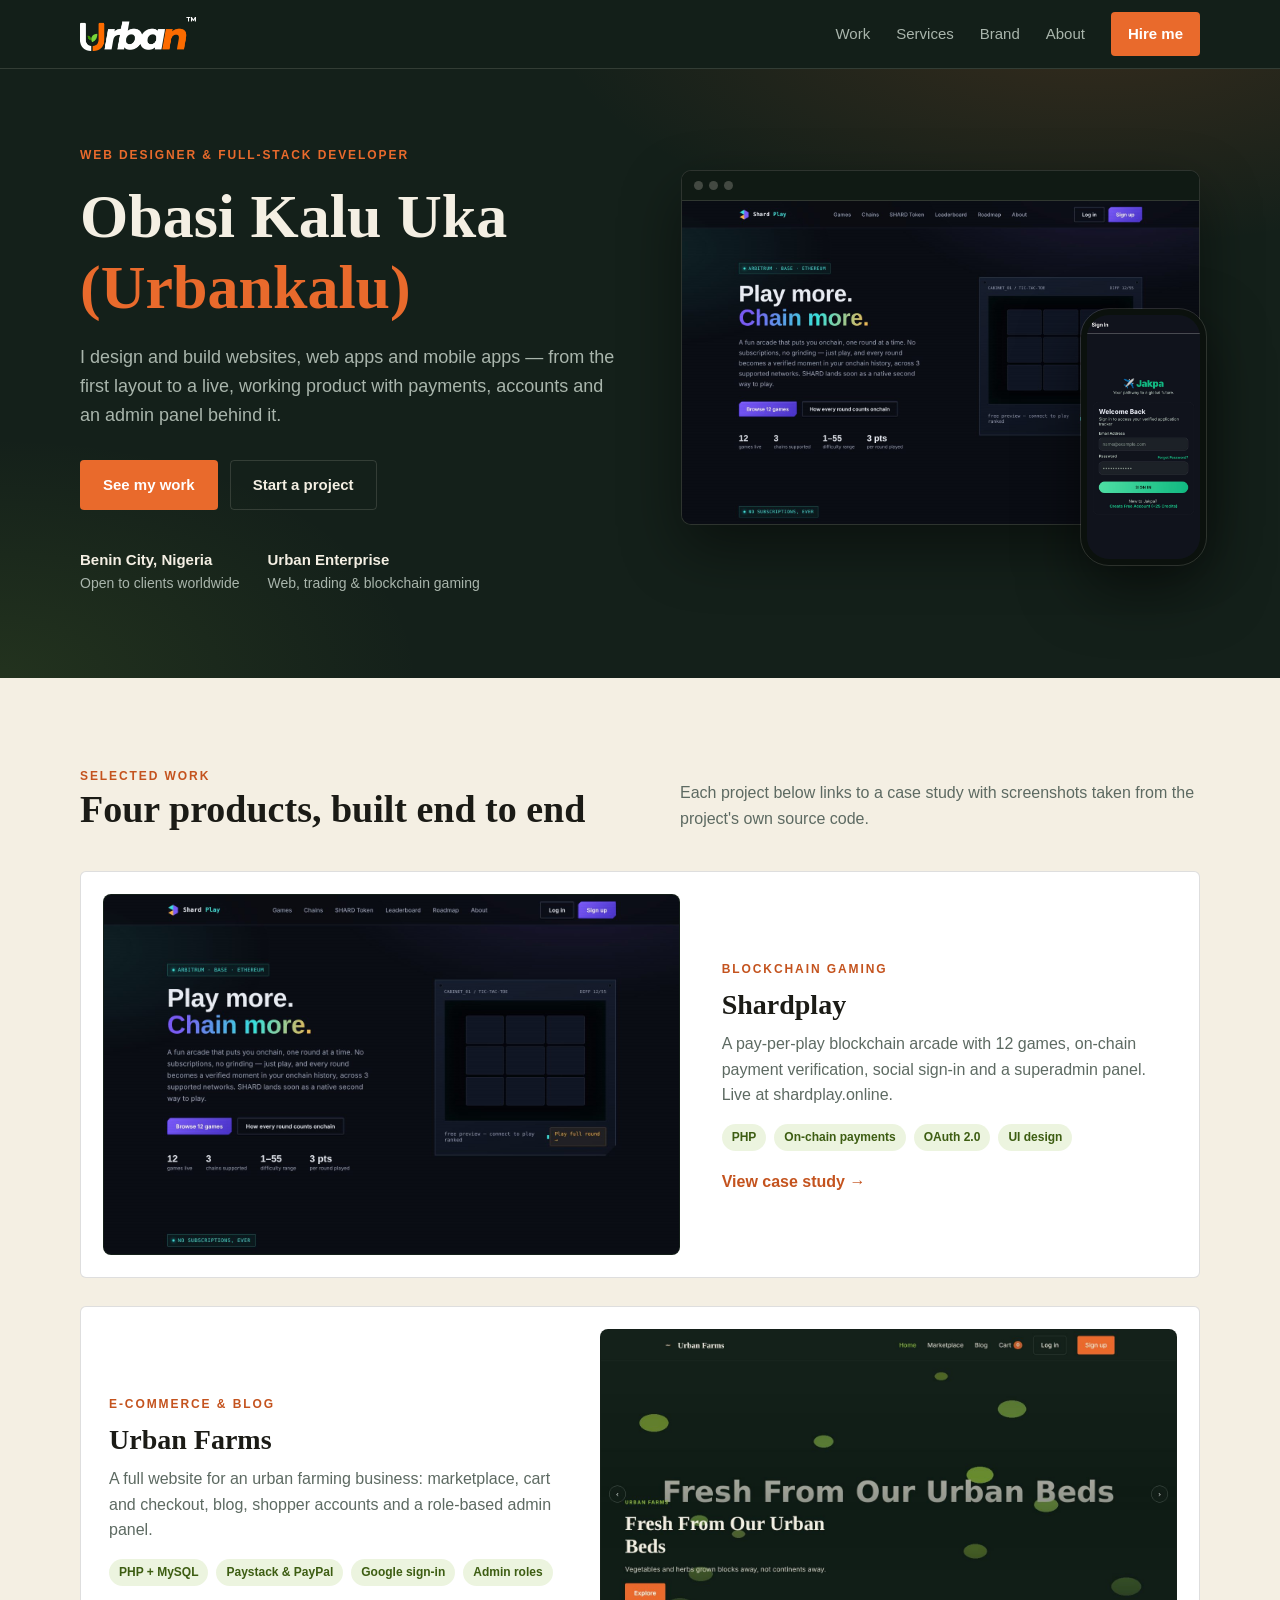
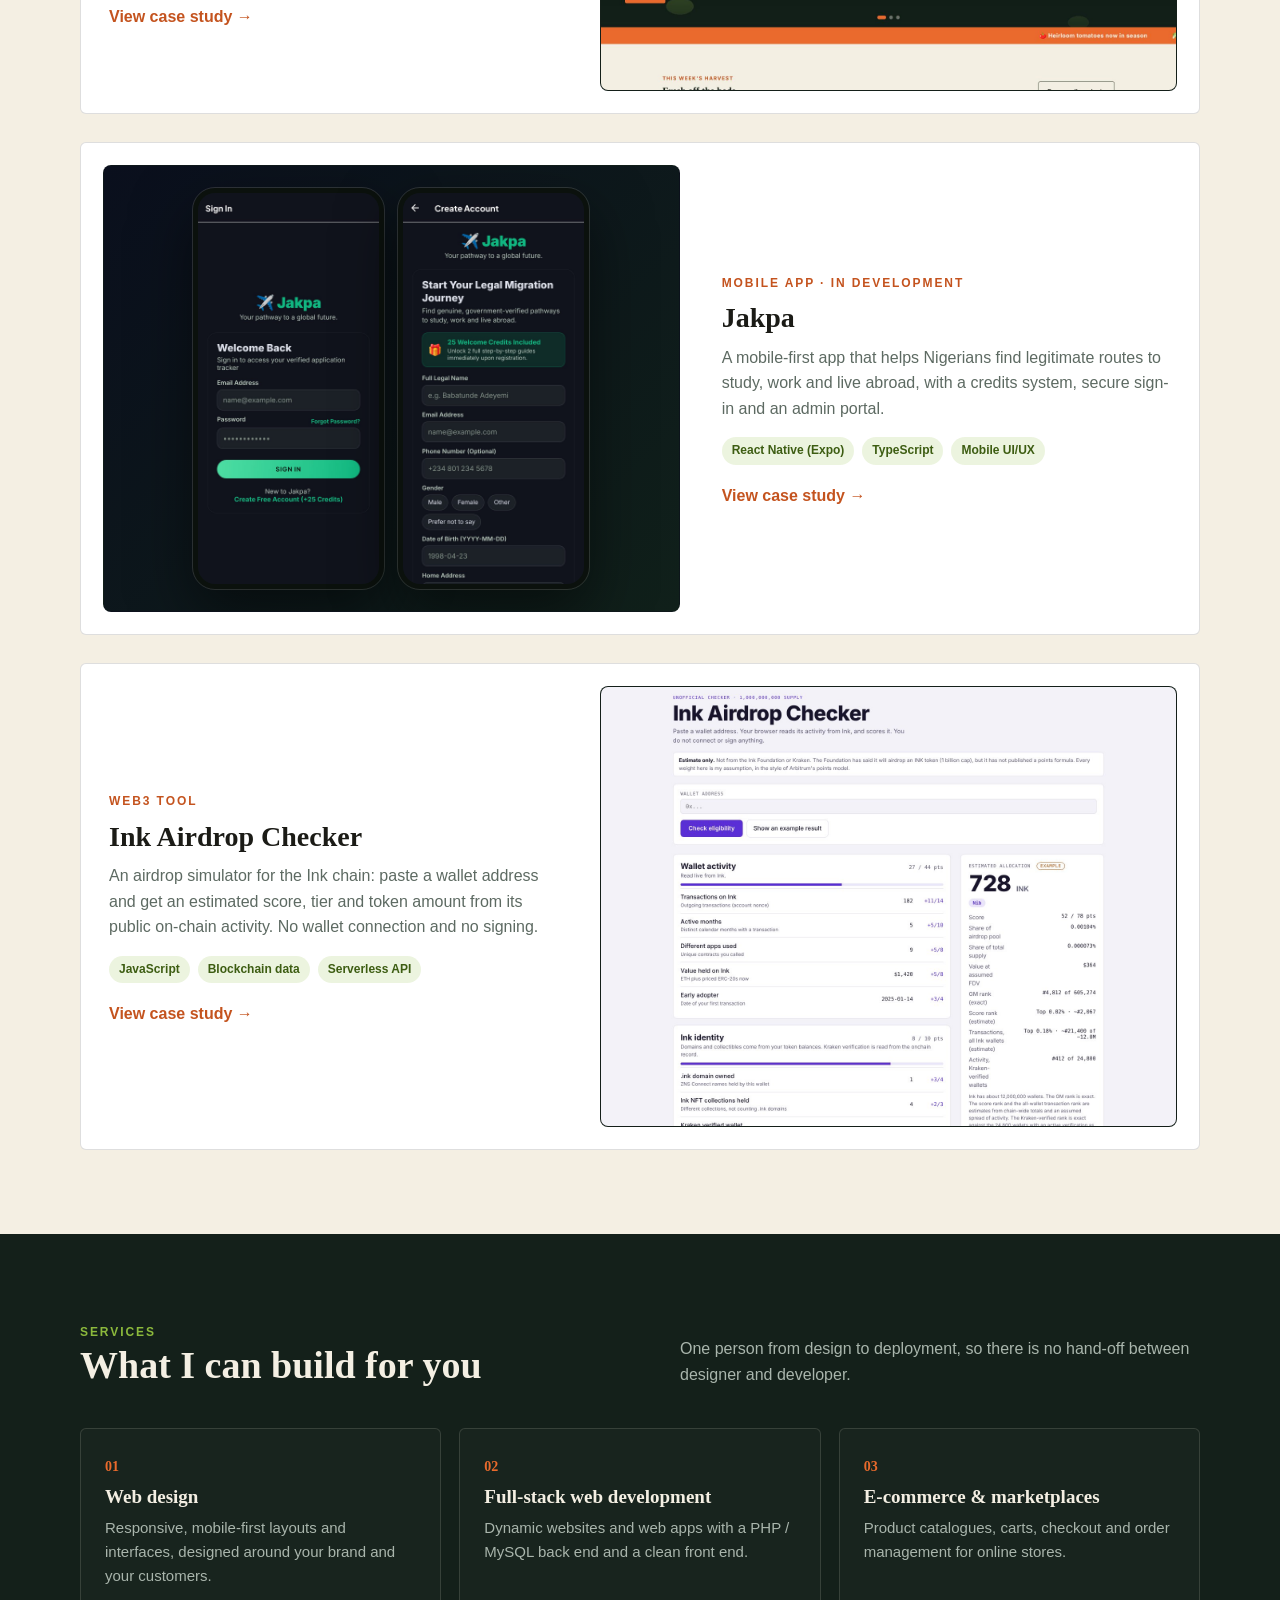
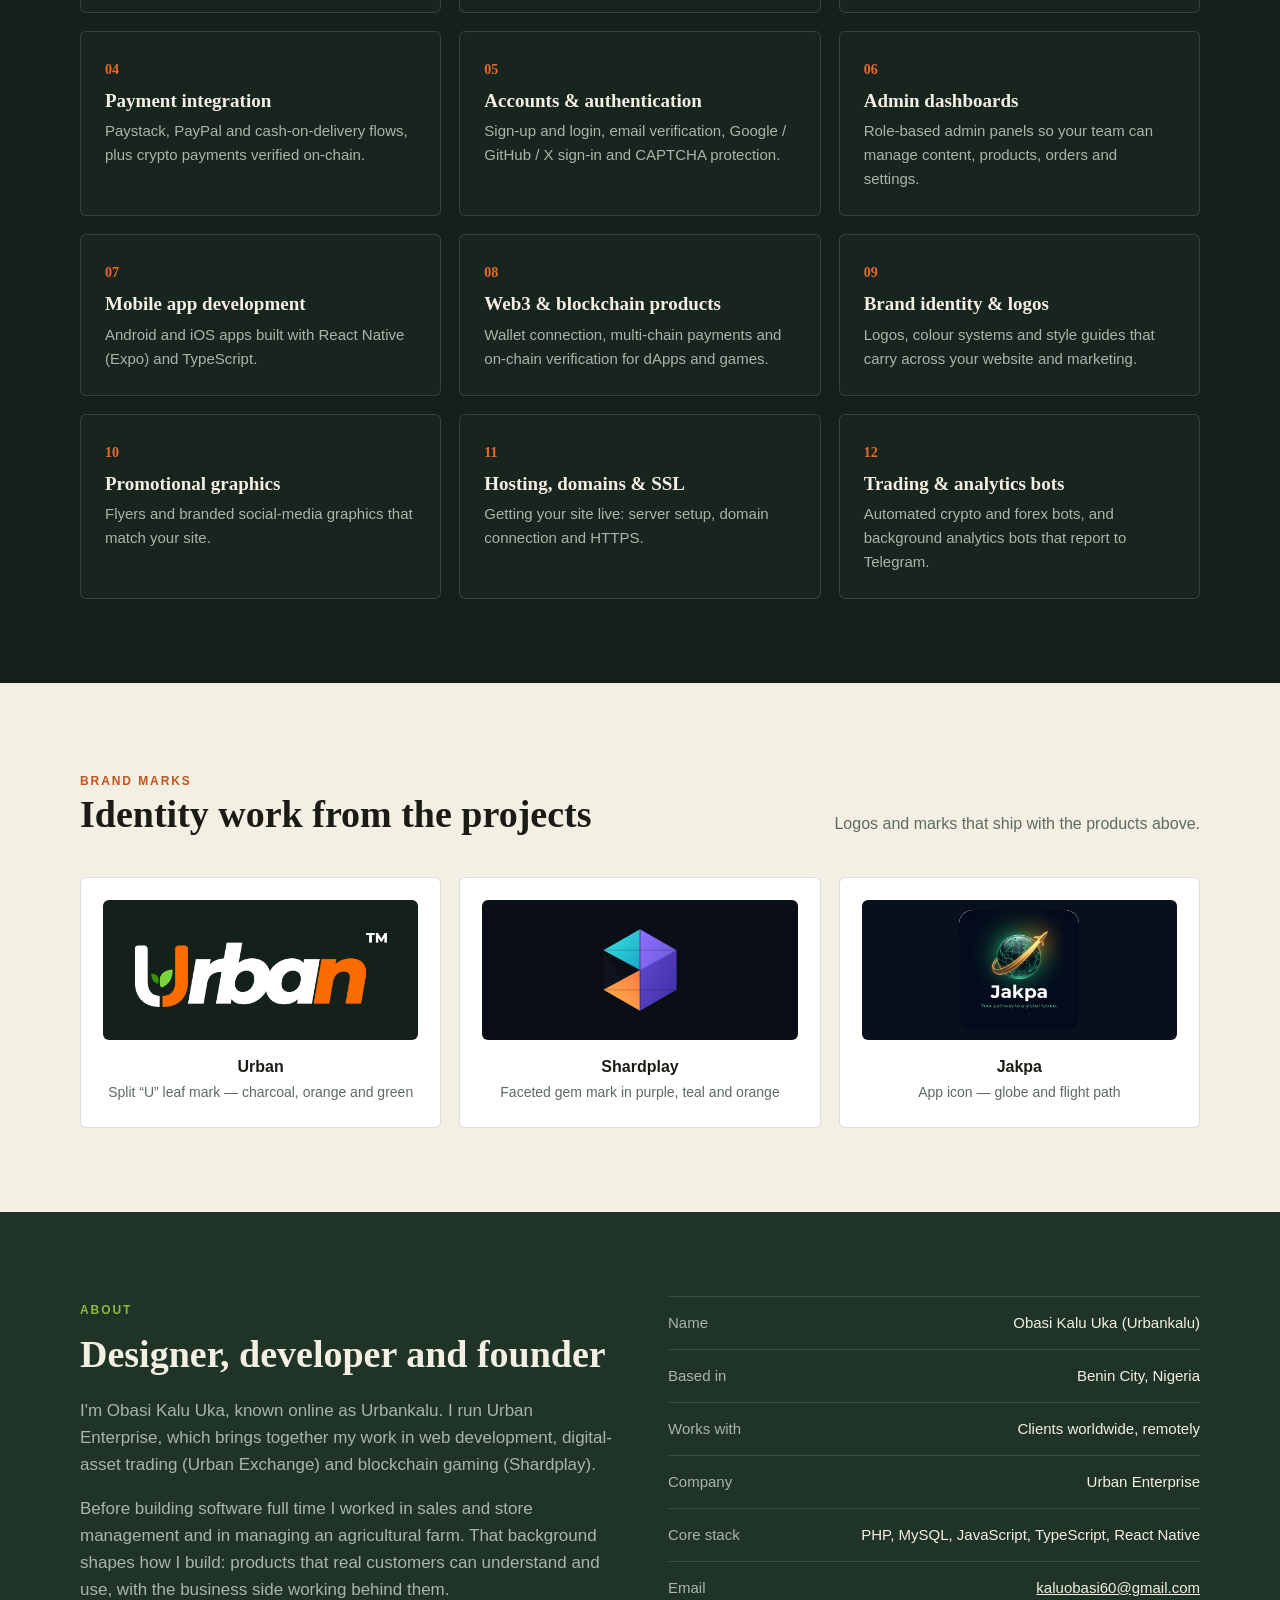
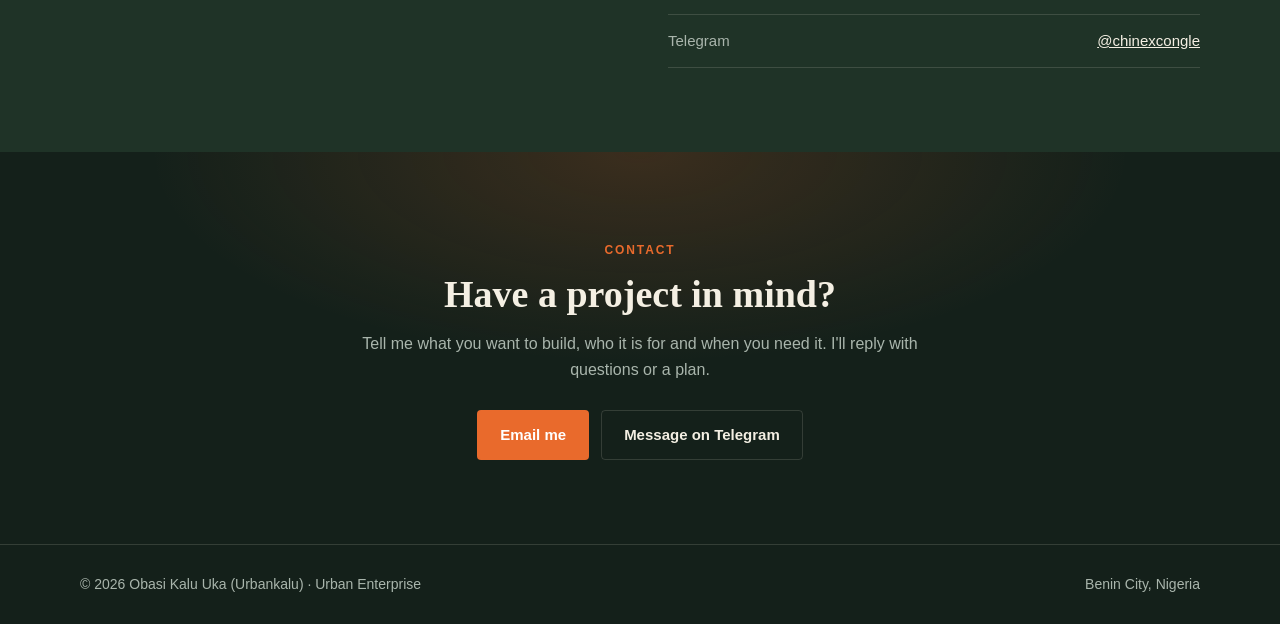
==== index.html @ 012ede3b "Add portfolio site Co-Authored-By: Claude Sonnet 5.5 <noreply@anthropic.com> Claude-Session: https:/" ====
<!doctype html>
<html lang="en">
<head>
<meta charset="utf-8">
<meta name="viewport" content="width=device-width, initial-scale=1">
<title>Obasi Kalu Uka (Urbankalu) — Web Designer &amp; Developer</title>
<meta name="description" content="Obasi Kalu Uka (Urbankalu) is a web designer and full-stack developer in Benin City, Nigeria, working with clients worldwide. Websites, web apps, mobile apps, branding and blockchain products.">
<meta name="theme-color" content="#14201a">
<link rel="icon" href="assets/img/urban-logo.png">
<link rel="stylesheet" href="assets/style.css">
</head>
<body>

<header class="site-header">
  <div class="wrap nav">
    <a class="brand" href="#top" aria-label="Urban — home"><img src="assets/img/urban-logo.png" alt="Urban"></a>
    <button class="menu-btn" aria-label="Menu">Menu</button>
    <ul>
      <li><a href="#work">Work</a></li>
      <li><a href="#services">Services</a></li>
      <li><a href="#brand">Brand</a></li>
      <li><a href="#about">About</a></li>
      <li><a class="btn btn-solid btn-sm" href="#contact" style="color:#fff">Hire me</a></li>
    </ul>
  </div>
</header>

<main id="top">

<!-- HERO -->
<section class="hero">
  <div class="wrap hero-grid">
    <div>
      <span class="eyebrow">Web designer &amp; full-stack developer</span>
      <h1>Obasi Kalu Uka <em>(Urbankalu)</em></h1>
      <p class="lead">I design and build websites, web apps and mobile apps &mdash; from the first layout to a live, working product with payments, accounts and an admin panel behind it.</p>
      <div class="cta">
        <a class="btn btn-solid" href="#work">See my work</a>
        <a class="btn btn-ghost" href="#contact">Start a project</a>
      </div>
      <div class="hero-meta">
        <div><strong>Benin City, Nigeria</strong>Open to clients worldwide</div>
        <div><strong>Urban Enterprise</strong>Web, trading &amp; blockchain gaming</div>
      </div>
    </div>
    <div class="hero-art">
      <div class="frame">
        <div class="bar"><i></i><i></i><i></i></div>
        <img src="assets/img/sp-home.jpg" alt="Shardplay home page" width="1440" height="900">
      </div>
      <div class="phone"><img src="assets/img/jk-1.jpg" alt="Jakpa sign-in screen" width="780" height="1688"></div>
    </div>
  </div>
</section>

<!-- WORK -->
<section id="work" class="light">
  <div class="wrap">
    <div class="section-head">
      <div>
        <span class="eyebrow">Selected work</span>
        <h2>Four products, built end to end</h2>
      </div>
      <p>Each project below links to a case study with screenshots taken from the project's own source code.</p>
    </div>

    <div class="projects">
      <a class="project" href="projects/shardplay.html">
        <div class="shot"><img src="assets/img/sp-home.jpg" alt="Shardplay home page" loading="lazy"></div>
        <div class="body">
          <span class="eyebrow">Blockchain gaming</span>
          <h3>Shardplay</h3>
          <p>A pay-per-play blockchain arcade with 12 games, on-chain payment verification, social sign-in and a superadmin panel. Live at shardplay.online.</p>
          <div class="tags"><span class="tag">PHP</span><span class="tag">On-chain payments</span><span class="tag">OAuth 2.0</span><span class="tag">UI design</span></div>
          <span class="arrow">View case study &rarr;</span>
        </div>
      </a>

      <a class="project" href="projects/urban-farms.html">
        <div class="shot"><img src="assets/img/uf-home.jpg" alt="Urban Farms home page" loading="lazy"></div>
        <div class="body">
          <span class="eyebrow">E-commerce &amp; blog</span>
          <h3>Urban Farms</h3>
          <p>A full website for an urban farming business: marketplace, cart and checkout, blog, shopper accounts and a role-based admin panel.</p>
          <div class="tags"><span class="tag">PHP + MySQL</span><span class="tag">Paystack &amp; PayPal</span><span class="tag">Google sign-in</span><span class="tag">Admin roles</span></div>
          <span class="arrow">View case study &rarr;</span>
        </div>
      </a>

      <a class="project" href="projects/jakpa.html">
        <div class="shot mobile">
          <div class="phone"><img src="assets/img/jk-1.jpg" alt="Jakpa sign-in screen" loading="lazy"></div>
          <div class="phone"><img src="assets/img/jk-2.jpg" alt="Jakpa create-account screen"></div>
        </div>
        <div class="body">
          <span class="eyebrow">Mobile app &middot; In development</span>
          <h3>Jakpa</h3>
          <p>A mobile-first app that helps Nigerians find legitimate routes to study, work and live abroad, with a credits system, secure sign-in and an admin portal.</p>
          <div class="tags"><span class="tag">React Native (Expo)</span><span class="tag">TypeScript</span><span class="tag">Mobile UI/UX</span></div>
          <span class="arrow">View case study &rarr;</span>
        </div>
      </a>

      <a class="project" href="projects/ink-airdrop-checker.html">
        <div class="shot"><img src="assets/img/ink-example.jpg" alt="Ink Airdrop Checker showing an example result" loading="lazy"></div>
        <div class="body">
          <span class="eyebrow">Web3 tool</span>
          <h3>Ink Airdrop Checker</h3>
          <p>An airdrop simulator for the Ink chain: paste a wallet address and get an estimated score, tier and token amount from its public on-chain activity. No wallet connection and no signing.</p>
          <div class="tags"><span class="tag">JavaScript</span><span class="tag">Blockchain data</span><span class="tag">Serverless API</span></div>
          <span class="arrow">View case study &rarr;</span>
        </div>
      </a>
    </div>
  </div>
</section>

<!-- SERVICES -->
<section id="services">
  <div class="wrap">
    <div class="section-head">
      <div>
        <span class="eyebrow green">Services</span>
        <h2>What I can build for you</h2>
      </div>
      <p>One person from design to deployment, so there is no hand-off between designer and developer.</p>
    </div>
    <div class="services">
      <div class="service"><span class="num">01</span><h3>Web design</h3><p>Responsive, mobile-first layouts and interfaces, designed around your brand and your customers.</p></div>
      <div class="service"><span class="num">02</span><h3>Full-stack web development</h3><p>Dynamic websites and web apps with a PHP / MySQL back end and a clean front end.</p></div>
      <div class="service"><span class="num">03</span><h3>E-commerce &amp; marketplaces</h3><p>Product catalogues, carts, checkout and order management for online stores.</p></div>
      <div class="service"><span class="num">04</span><h3>Payment integration</h3><p>Paystack, PayPal and cash-on-delivery flows, plus crypto payments verified on-chain.</p></div>
      <div class="service"><span class="num">05</span><h3>Accounts &amp; authentication</h3><p>Sign-up and login, email verification, Google / GitHub / X sign-in and CAPTCHA protection.</p></div>
      <div class="service"><span class="num">06</span><h3>Admin dashboards</h3><p>Role-based admin panels so your team can manage content, products, orders and settings.</p></div>
      <div class="service"><span class="num">07</span><h3>Mobile app development</h3><p>Android and iOS apps built with React Native (Expo) and TypeScript.</p></div>
      <div class="service"><span class="num">08</span><h3>Web3 &amp; blockchain products</h3><p>Wallet connection, multi-chain payments and on-chain verification for dApps and games.</p></div>
      <div class="service"><span class="num">09</span><h3>Brand identity &amp; logos</h3><p>Logos, colour systems and style guides that carry across your website and marketing.</p></div>
      <div class="service"><span class="num">10</span><h3>Promotional graphics</h3><p>Flyers and branded social-media graphics that match your site.</p></div>
      <div class="service"><span class="num">11</span><h3>Hosting, domains &amp; SSL</h3><p>Getting your site live: server setup, domain connection and HTTPS.</p></div>
      <div class="service"><span class="num">12</span><h3>Trading &amp; analytics bots</h3><p>Automated crypto and forex bots, and background analytics bots that report to Telegram.</p></div>
    </div>
  </div>
</section>

<!-- BRAND -->
<section id="brand" class="light">
  <div class="wrap">
    <div class="section-head">
      <div>
        <span class="eyebrow">Brand marks</span>
        <h2>Identity work from the projects</h2>
      </div>
      <p>Logos and marks that ship with the products above.</p>
    </div>
    <div class="marks">
      <div class="mark u"><div class="tile"><img src="assets/img/urban-logo.png" alt="Urban logo"></div><b>Urban</b><span>Split &ldquo;U&rdquo; leaf mark &mdash; charcoal, orange and green</span></div>
      <div class="mark s"><div class="tile"><img src="assets/img/shardplay-mark.svg" alt="Shardplay logo mark" style="height:90px"></div><b>Shardplay</b><span>Faceted gem mark in purple, teal and orange</span></div>
      <div class="mark j"><div class="tile j"><img src="assets/img/jakpa-icon.png" alt="Jakpa app icon"></div><b>Jakpa</b><span>App icon &mdash; globe and flight path</span></div>
    </div>
  </div>
</section>

<!-- ABOUT -->
<section id="about" class="deep">
  <div class="wrap about">
    <div>
      <span class="eyebrow green">About</span>
      <h2 style="margin:12px 0 20px">Designer, developer and founder</h2>
      <p>I'm Obasi Kalu Uka, known online as Urbankalu. I run Urban Enterprise, which brings together my work in web development, digital-asset trading (Urban Exchange) and blockchain gaming (Shardplay).</p>
      <p>Before building software full time I worked in sales and store management and in managing an agricultural farm. That background shapes how I build: products that real customers can understand and use, with the business side working behind them.</p>
    </div>
    <ul class="facts">
      <li><span>Name</span><span>Obasi Kalu Uka (Urbankalu)</span></li>
      <li><span>Based in</span><span>Benin City, Nigeria</span></li>
      <li><span>Works with</span><span>Clients worldwide, remotely</span></li>
      <li><span>Company</span><span>Urban Enterprise</span></li>
      <li><span>Core stack</span><span>PHP, MySQL, JavaScript, TypeScript, React Native</span></li>
      <li><span>Email</span><span><a href="mailto:kaluobasi60@gmail.com">kaluobasi60@gmail.com</a></span></li>
      <li><span>Telegram</span><span><a href="https://t.me/chinexcongle">@chinexcongle</a></span></li>
    </ul>
  </div>
</section>

<!-- CONTACT -->
<section id="contact" class="contact">
  <div class="wrap">
    <span class="eyebrow">Contact</span>
    <h2>Have a project in mind?</h2>
    <p>Tell me what you want to build, who it is for and when you need it. I'll reply with questions or a plan.</p>
    <div class="cta">
      <a class="btn btn-solid" href="mailto:kaluobasi60@gmail.com?subject=Project%20enquiry">Email me</a>
      <a class="btn btn-ghost" href="https://t.me/chinexcongle">Message on Telegram</a>
    </div>
  </div>
</section>

</main>

<footer class="site-footer">
  <div class="wrap row">
    <span>&copy; <span id="year">2026</span> Obasi Kalu Uka (Urbankalu) &middot; Urban Enterprise</span>
    <span>Benin City, Nigeria</span>
  </div>
</footer>

<script src="assets/site.js"></script>
</body>
</html>
---- assets/style.css ----
/* Obasi Kalu Uka (Urbankalu) — portfolio
   Palette: Urban Enterprise — charcoal, orange, green */
:root {
  --soil: #14201a;
  --leaf: #1f3327;
  --leaf-2: #274031;
  --orange: #e96a2c;
  --orange-dark: #c4531e;
  --sprout: #8cb93c;
  --cream: #f4efe3;
  --cream-2: #ebe4d3;
  --ink: #1b1b16;
  --muted: #a9b5ac;
  --muted-dark: #5d6a62;
  --line: rgba(244, 239, 227, 0.14);
  --line-dark: rgba(27, 27, 22, 0.14);
  --radius: 6px;
  --max: 1160px;
  --serif: Georgia, "Times New Roman", serif;
  --sans: -apple-system, "Segoe UI", Roboto, "Helvetica Neue", Arial, sans-serif;
}
* { box-sizing: border-box; }
html { scroll-behavior: smooth; }
body {
  margin: 0;
  font-family: var(--sans);
  background: var(--soil);
  color: var(--cream);
  line-height: 1.6;
  -webkit-font-smoothing: antialiased;
}
img { max-width: 100%; height: auto; display: block; }
a { color: inherit; }
.wrap { width: 100%; max-width: var(--max); margin: 0 auto; padding: 0 20px; }
.eyebrow { font-size: 12px; letter-spacing: 0.16em; text-transform: uppercase; font-weight: 700; color: var(--orange); }
.eyebrow.green { color: var(--sprout); }
h1, h2, h3 { font-family: var(--serif); line-height: 1.15; margin: 0; font-weight: 700; }
h1 { font-size: clamp(34px, 6vw, 62px); }
h2 { font-size: clamp(26px, 3.6vw, 38px); }
h3 { font-size: 20px; }
p { margin: 0; }

/* Header */
.site-header { position: sticky; top: 0; z-index: 50; background: rgba(20, 32, 26, 0.92); backdrop-filter: blur(8px); border-bottom: 1px solid var(--line); }
.nav { display: flex; align-items: center; justify-content: space-between; height: 68px; }
.brand img { height: 34px; width: auto; }
.nav ul { display: flex; gap: 26px; list-style: none; margin: 0; padding: 0; align-items: center; }
.nav a { text-decoration: none; font-size: 15px; color: var(--muted); }
.nav a:hover, .nav a.active { color: var(--sprout); }
.menu-btn { display: none; background: none; border: 1px solid var(--line); color: var(--cream); border-radius: 4px; padding: 8px 12px; font-size: 14px; cursor: pointer; }
.btn { display: inline-block; padding: 12px 22px; border-radius: 4px; font-weight: 700; font-size: 15px; text-decoration: none; border: 1px solid transparent; cursor: pointer; transition: transform .15s, background .15s; }
.btn:hover { transform: translateY(-1px); }
.btn-solid { background: var(--orange); color: #fff; }
.btn-solid:hover { background: var(--orange-dark); }
.btn-ghost { border-color: var(--line); color: var(--cream); }
.btn-ghost:hover { border-color: var(--sprout); color: var(--sprout); }
.btn-sm { padding: 9px 16px; font-size: 14px; }

/* Hero */
.hero { padding: 72px 0 84px; background:
  radial-gradient(900px 400px at 85% -10%, rgba(233,106,44,0.16), transparent 60%),
  radial-gradient(700px 400px at 0% 100%, rgba(140,185,60,0.12), transparent 60%); }
.hero-grid { display: grid; grid-template-columns: 1.05fr 1fr; gap: 56px; align-items: center; }
.hero h1 { margin: 14px 0 20px; }
.hero h1 em { font-style: normal; color: var(--orange); }
.hero p.lead { color: var(--muted); font-size: 18px; max-width: 560px; }
.hero .cta { display: flex; gap: 12px; margin-top: 30px; flex-wrap: wrap; }
.hero-meta { display: flex; gap: 28px; margin-top: 38px; flex-wrap: wrap; font-size: 14px; color: var(--muted); }
.hero-meta strong { display: block; color: var(--cream); font-size: 15px; }

/* Device frames */
.frame { background: #0d1511; border: 1px solid var(--line); border-radius: 10px; overflow: hidden; box-shadow: 0 24px 60px rgba(0,0,0,0.45); }
.frame .bar { display: flex; gap: 6px; padding: 10px 12px; background: #101a14; border-bottom: 1px solid var(--line); }
.frame .bar i { width: 9px; height: 9px; border-radius: 50%; background: rgba(244,239,227,0.22); display: block; }
.frame img { width: 100%; }
.phone { background: #0d1511; border: 6px solid #0b110d; outline: 1px solid var(--line); border-radius: 28px; overflow: hidden; box-shadow: 0 24px 60px rgba(0,0,0,0.5); }
.phone img { width: 100%; }
.hero-art { position: relative; padding-bottom: 40px; }
.hero-grid > * { min-width: 0; }
.hero-art .phone { position: absolute; width: 24%; right: -6px; bottom: 0; }

/* Sections */
section { padding: 84px 0; }
.section-head { display: flex; justify-content: space-between; align-items: flex-end; gap: 24px; margin-bottom: 40px; flex-wrap: wrap; }
.section-head p { color: var(--muted); max-width: 520px; }
.light { background: var(--cream); color: var(--ink); }
.light .section-head p { color: var(--muted-dark); }
.light .eyebrow { color: var(--orange-dark); }
.deep { background: var(--leaf); }

/* Project cards */
.projects { display: grid; gap: 28px; }
.project { display: grid; grid-template-columns: 1.25fr 1fr; gap: 36px; align-items: center; background: #fff; border: 1px solid var(--line-dark); border-radius: var(--radius); padding: 22px; text-decoration: none; color: var(--ink); transition: box-shadow .2s, transform .2s; }
.project:nth-child(even) { grid-template-columns: 1fr 1.25fr; }
.project:nth-child(even) .shot { order: 2; }
.project:hover { box-shadow: 0 18px 40px rgba(20,32,26,0.16); transform: translateY(-2px); }
.project .shot { border-radius: 8px; overflow: hidden; border: 1px solid var(--line-dark); background: var(--soil); }
.project .shot.mobile { display: flex; gap: 14px; justify-content: center; padding: 22px; background: linear-gradient(135deg, #0a0f1d, #10201a); }
.project .shot.mobile .phone { width: 36%; border-radius: 22px; border-width: 5px; }
.project .body { padding: 8px 6px; }
.project h3 { font-size: 28px; margin: 8px 0 10px; }
.project p { color: var(--muted-dark); margin-bottom: 16px; }
.tags { display: flex; flex-wrap: wrap; gap: 8px; margin-bottom: 18px; }
.tag { font-size: 12px; font-weight: 600; padding: 4px 10px; border-radius: 99px; background: rgba(140,185,60,0.16); color: #3d5d12; }
.tag.dark { background: rgba(140,185,60,0.14); color: var(--sprout); }
.arrow { font-weight: 700; color: var(--orange-dark); }

/* Services */
.services { display: grid; grid-template-columns: repeat(3, 1fr); gap: 18px; }
.service { border: 1px solid var(--line); border-radius: var(--radius); padding: 24px; background: rgba(255,255,255,0.02); }
.service .num { font-family: var(--serif); color: var(--orange); font-size: 14px; font-weight: 700; }
.service h3 { margin: 8px 0 8px; font-size: 19px; }
.service p { color: var(--muted); font-size: 15px; }

/* Brand marks */
.marks { display: grid; grid-template-columns: repeat(3, 1fr); gap: 18px; }
.mark { background: #fff; border: 1px solid var(--line-dark); border-radius: var(--radius); padding: 22px; text-align: center; }
.mark .tile { height: 140px; display: flex; align-items: center; justify-content: center; border-radius: 6px; margin-bottom: 14px; }
.mark .tile img { max-height: 90px; max-width: 80%; width: auto; }
.mark.u .tile { background: var(--soil); }
.mark.s .tile { background: #0a0e17; }
.mark.j .tile { background: #0a0f1d; }
.mark .tile.j img { max-height: 120px; border-radius: 14px; }
.mark b { display: block; color: var(--ink); }
.mark span { color: var(--muted-dark); font-size: 14px; }

/* About */
.about { display: grid; grid-template-columns: 1fr 1fr; gap: 56px; align-items: start; }
.about p { color: var(--muted); margin-bottom: 16px; font-size: 17px; }
.facts { list-style: none; padding: 0; margin: 0; border-top: 1px solid var(--line); }
.facts li { display: flex; justify-content: space-between; gap: 16px; padding: 14px 0; border-bottom: 1px solid var(--line); font-size: 15px; }
.facts li span:first-child { color: var(--muted); }
.facts li span:last-child { text-align: right; }

/* Contact */
.contact { text-align: center; background:
  radial-gradient(700px 300px at 50% 0%, rgba(233,106,44,0.18), transparent 70%), var(--soil); }
.contact h2 { margin: 12px 0 14px; }
.contact p { color: var(--muted); max-width: 560px; margin: 0 auto 28px; }
.contact .cta { display: flex; gap: 12px; justify-content: center; flex-wrap: wrap; }

/* Footer */
.site-footer { border-top: 1px solid var(--line); padding: 28px 0; color: var(--muted); font-size: 14px; }
.site-footer .row { display: flex; justify-content: space-between; gap: 16px; flex-wrap: wrap; align-items: center; }

/* Case study pages */
.cs-hero { padding: 64px 0 40px; background: radial-gradient(800px 360px at 90% -20%, rgba(233,106,44,0.16), transparent 60%); }
.cs-hero h1 { font-size: clamp(34px, 5vw, 54px); margin: 12px 0 16px; }
.cs-hero .lead { color: var(--muted); font-size: 18px; max-width: 720px; }
.back { display: inline-block; margin-bottom: 20px; text-decoration: none; color: var(--muted); font-size: 14px; }
.back:hover { color: var(--sprout); }
.facts-row { display: grid; grid-template-columns: repeat(4, 1fr); gap: 18px; margin-top: 34px; padding-top: 24px; border-top: 1px solid var(--line); }
.facts-row small { display: block; color: var(--muted); font-size: 12px; text-transform: uppercase; letter-spacing: 0.12em; margin-bottom: 4px; }
.facts-row div { font-size: 15px; }
.cs-body { padding: 24px 0 80px; }
.cs-grid { display: grid; grid-template-columns: 1fr 1.3fr; gap: 48px; margin: 56px 0; align-items: start; }
.cs-grid h2 { font-size: 28px; margin-bottom: 14px; }
.cs-grid p { color: var(--muted); margin-bottom: 14px; }
.cs-grid ul { margin: 0; padding-left: 18px; color: var(--muted); }
.cs-grid li { margin-bottom: 8px; }
.cs-grid li b { color: var(--cream); }
.shots { display: grid; gap: 28px; }
.shot-cap { color: var(--muted); font-size: 13px; margin-top: 10px; }
.shots-2 { display: grid; grid-template-columns: 1fr 1fr; gap: 28px; }
.shots-phones { display: flex; gap: 28px; justify-content: center; flex-wrap: wrap; }
.shots-phones figure { margin: 0; width: min(280px, 44%); }
.note { margin-top: 40px; padding: 16px 18px; border-left: 3px solid var(--orange); background: rgba(233,106,44,0.08); color: var(--muted); font-size: 14px; }
.cs-nav { display: flex; justify-content: space-between; gap: 16px; border-top: 1px solid var(--line); padding-top: 28px; margin-top: 56px; }
.cs-nav a { text-decoration: none; color: var(--muted); }
.cs-nav a:hover { color: var(--sprout); }
.cs-nav b { display: block; color: var(--cream); font-family: var(--serif); font-size: 20px; }

@media (max-width: 900px) {
  .hero-grid, .about, .cs-grid, .project, .project:nth-child(even) { grid-template-columns: minmax(0, 1fr); }
  .project:nth-child(even) .shot { order: 0; }
  .services, .marks { grid-template-columns: 1fr 1fr; }
  .facts-row { grid-template-columns: 1fr 1fr; }
  .shots-2 { grid-template-columns: 1fr; }
  section { padding: 60px 0; }
}
@media (max-width: 680px) {
  .menu-btn { display: block; }
  .nav ul { display: none; position: absolute; top: 68px; left: 0; right: 0; background: var(--soil); flex-direction: column; align-items: flex-start; padding: 16px 20px 22px; border-bottom: 1px solid var(--line); gap: 16px; }
  .nav ul.open { display: flex; }
  .services, .marks { grid-template-columns: 1fr; }
  .hero { padding-top: 44px; }
  .hero-art .phone { width: 30%; right: 0; }
  .facts-row { grid-template-columns: 1fr 1fr; }
  .section-head { align-items: flex-start; }
}
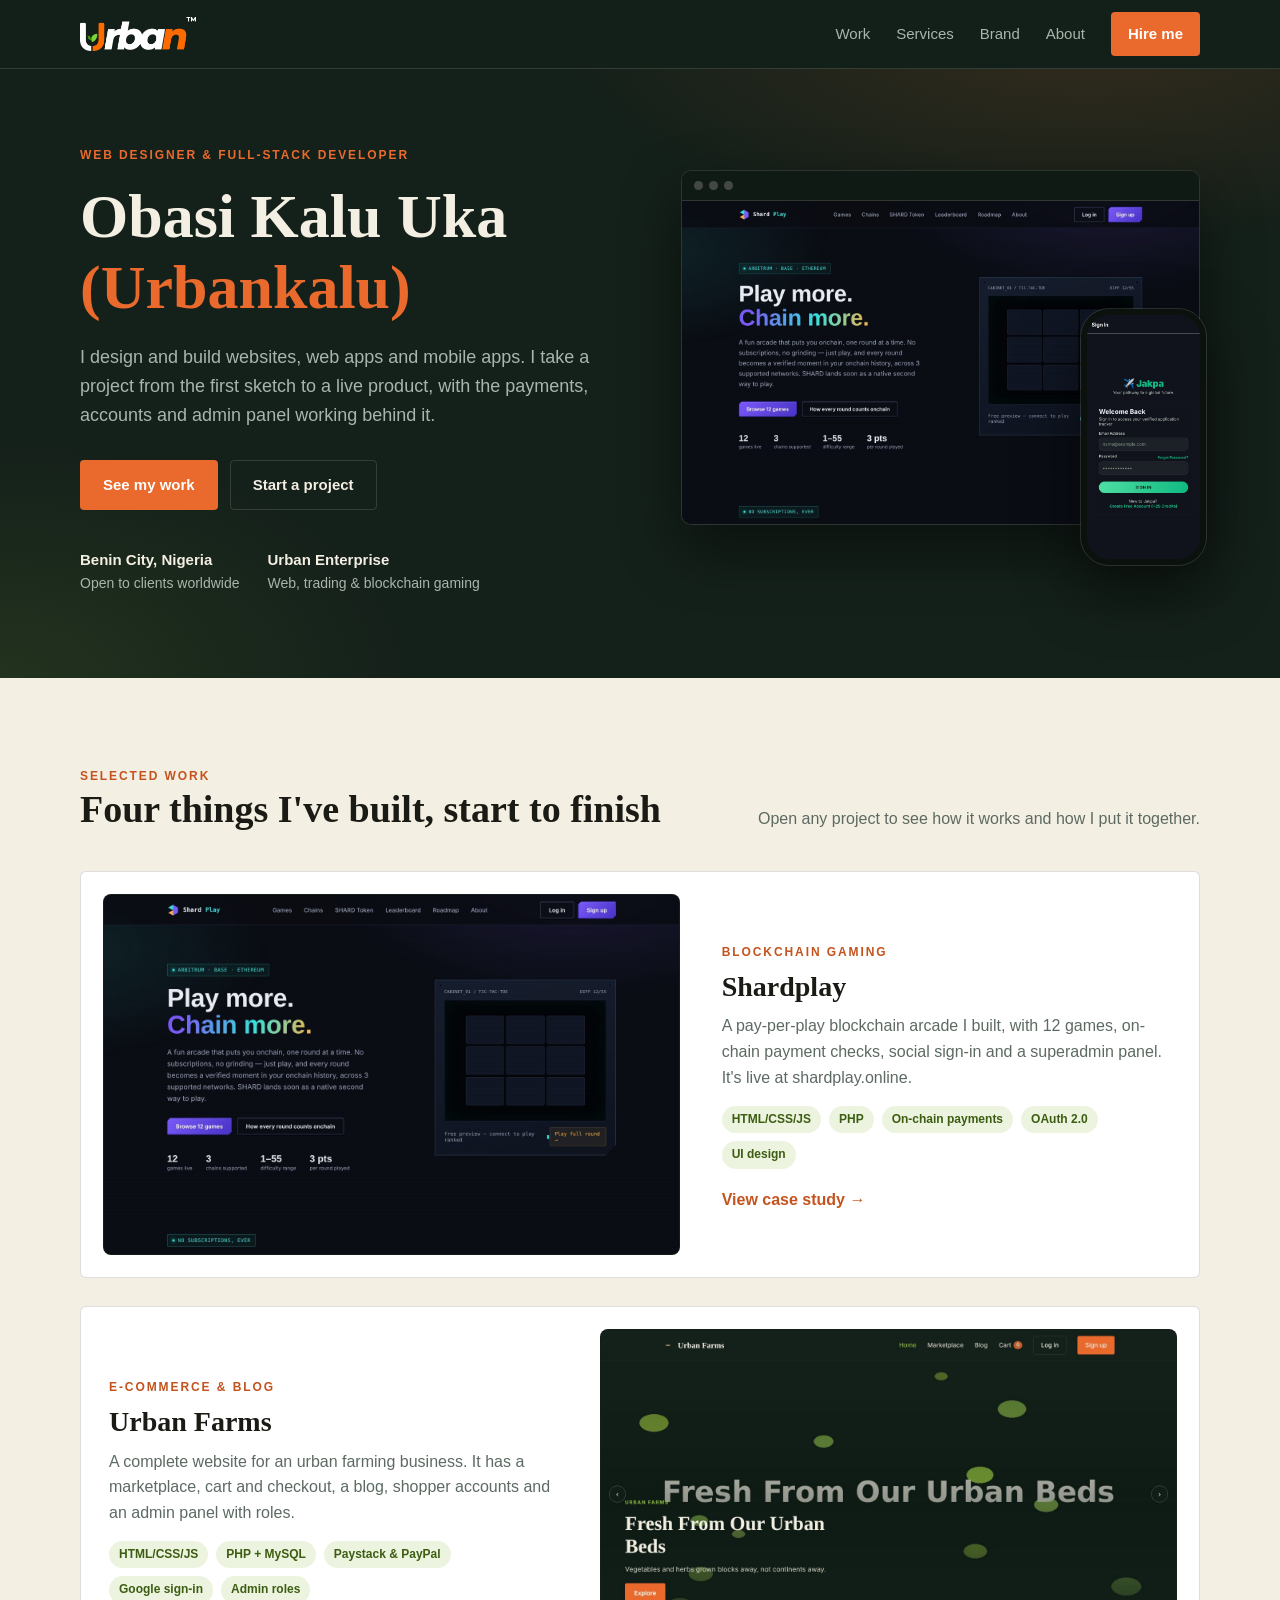
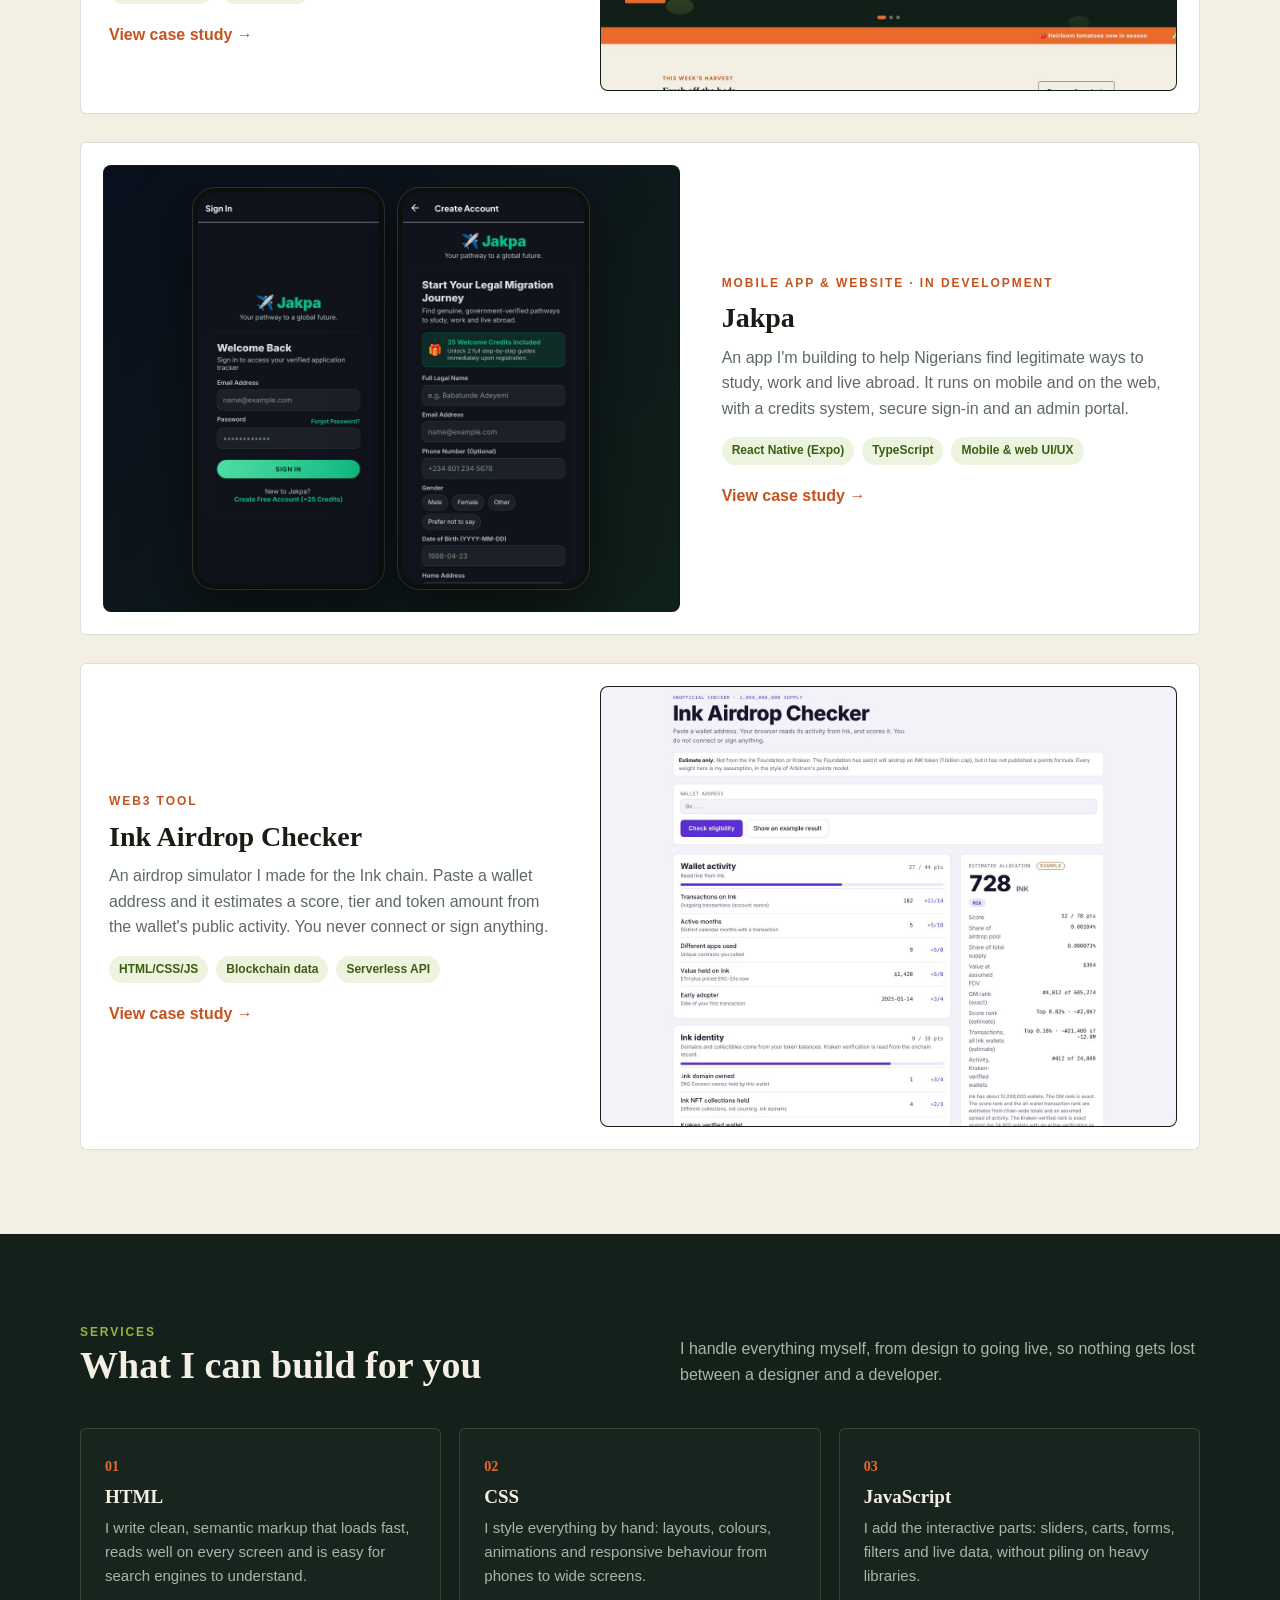
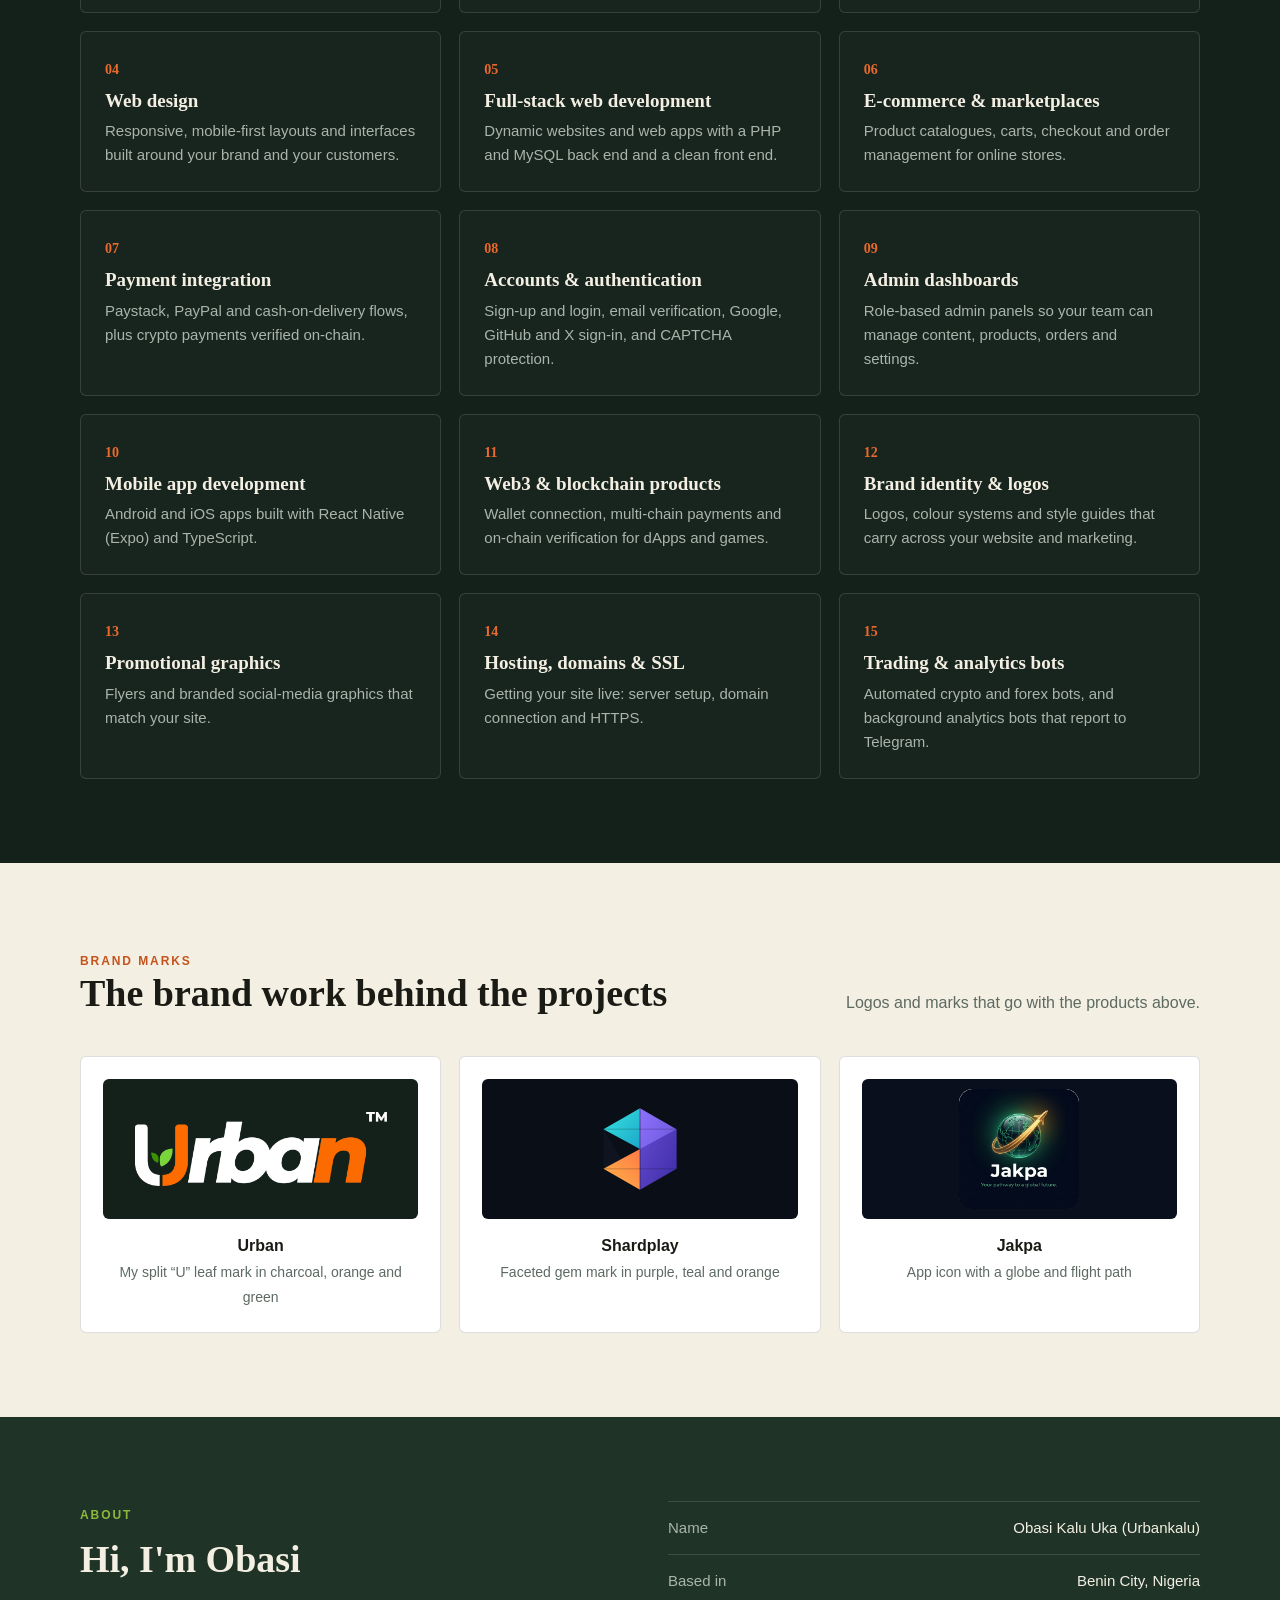
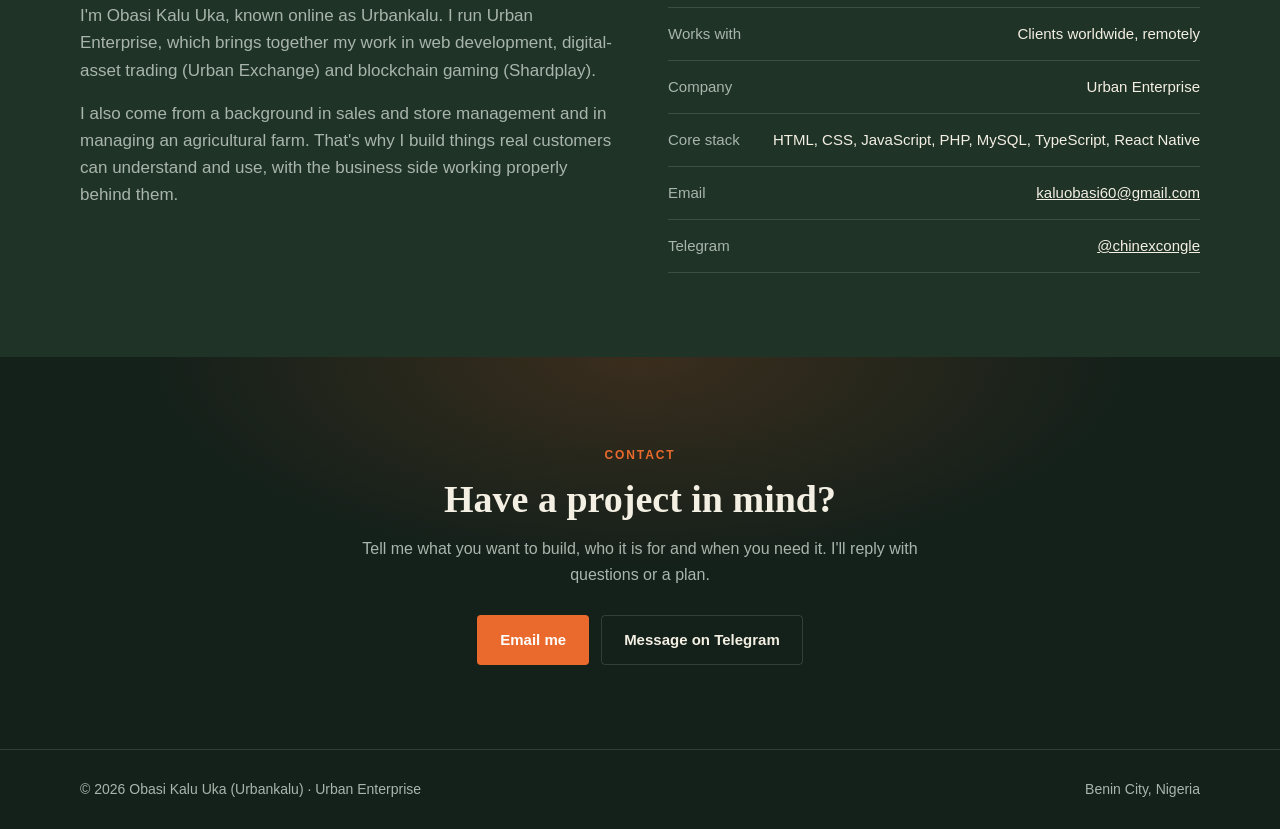
==== commit 56c91465: "Rewrite copy in first person, add HTML/CSS/JS, mention Jakpa website, remove screenshot notes Co-Aut" ====
--- a/index.html
+++ b/index.html
@@ -33,7 +33,7 @@
     <div>
       <span class="eyebrow">Web designer &amp; full-stack developer</span>
       <h1>Obasi Kalu Uka <em>(Urbankalu)</em></h1>
-      <p class="lead">I design and build websites, web apps and mobile apps &mdash; from the first layout to a live, working product with payments, accounts and an admin panel behind it.</p>
+      <p class="lead">I design and build websites, web apps and mobile apps. I take a project from the first sketch to a live product, with the payments, accounts and admin panel working behind it.</p>
       <div class="cta">
         <a class="btn btn-solid" href="#work">See my work</a>
         <a class="btn btn-ghost" href="#contact">Start a project</a>
@@ -59,9 +59,9 @@
     <div class="section-head">
       <div>
         <span class="eyebrow">Selected work</span>
-        <h2>Four products, built end to end</h2>
-      </div>
-      <p>Each project below links to a case study with screenshots taken from the project's own source code.</p>
+        <h2>Four things I've built, start to finish</h2>
+      </div>
+      <p>Open any project to see how it works and how I put it together.</p>
     </div>
 
     <div class="projects">
@@ -70,8 +70,8 @@
         <div class="body">
           <span class="eyebrow">Blockchain gaming</span>
           <h3>Shardplay</h3>
-          <p>A pay-per-play blockchain arcade with 12 games, on-chain payment verification, social sign-in and a superadmin panel. Live at shardplay.online.</p>
-          <div class="tags"><span class="tag">PHP</span><span class="tag">On-chain payments</span><span class="tag">OAuth 2.0</span><span class="tag">UI design</span></div>
+          <p>A pay-per-play blockchain arcade I built, with 12 games, on-chain payment checks, social sign-in and a superadmin panel. It's live at shardplay.online.</p>
+          <div class="tags"><span class="tag">HTML/CSS/JS</span><span class="tag">PHP</span><span class="tag">On-chain payments</span><span class="tag">OAuth 2.0</span><span class="tag">UI design</span></div>
           <span class="arrow">View case study &rarr;</span>
         </div>
       </a>
@@ -81,8 +81,8 @@
         <div class="body">
           <span class="eyebrow">E-commerce &amp; blog</span>
           <h3>Urban Farms</h3>
-          <p>A full website for an urban farming business: marketplace, cart and checkout, blog, shopper accounts and a role-based admin panel.</p>
-          <div class="tags"><span class="tag">PHP + MySQL</span><span class="tag">Paystack &amp; PayPal</span><span class="tag">Google sign-in</span><span class="tag">Admin roles</span></div>
+          <p>A complete website for an urban farming business. It has a marketplace, cart and checkout, a blog, shopper accounts and an admin panel with roles.</p>
+          <div class="tags"><span class="tag">HTML/CSS/JS</span><span class="tag">PHP + MySQL</span><span class="tag">Paystack &amp; PayPal</span><span class="tag">Google sign-in</span><span class="tag">Admin roles</span></div>
           <span class="arrow">View case study &rarr;</span>
         </div>
       </a>
@@ -93,10 +93,10 @@
           <div class="phone"><img src="assets/img/jk-2.jpg" alt="Jakpa create-account screen"></div>
         </div>
         <div class="body">
-          <span class="eyebrow">Mobile app &middot; In development</span>
+          <span class="eyebrow">Mobile app &amp; website &middot; In development</span>
           <h3>Jakpa</h3>
-          <p>A mobile-first app that helps Nigerians find legitimate routes to study, work and live abroad, with a credits system, secure sign-in and an admin portal.</p>
-          <div class="tags"><span class="tag">React Native (Expo)</span><span class="tag">TypeScript</span><span class="tag">Mobile UI/UX</span></div>
+          <p>An app I'm building to help Nigerians find legitimate ways to study, work and live abroad. It runs on mobile and on the web, with a credits system, secure sign-in and an admin portal.</p>
+          <div class="tags"><span class="tag">React Native (Expo)</span><span class="tag">TypeScript</span><span class="tag">Mobile &amp; web UI/UX</span></div>
           <span class="arrow">View case study &rarr;</span>
         </div>
       </a>
@@ -106,8 +106,8 @@
         <div class="body">
           <span class="eyebrow">Web3 tool</span>
           <h3>Ink Airdrop Checker</h3>
-          <p>An airdrop simulator for the Ink chain: paste a wallet address and get an estimated score, tier and token amount from its public on-chain activity. No wallet connection and no signing.</p>
-          <div class="tags"><span class="tag">JavaScript</span><span class="tag">Blockchain data</span><span class="tag">Serverless API</span></div>
+          <p>An airdrop simulator I made for the Ink chain. Paste a wallet address and it estimates a score, tier and token amount from the wallet's public activity. You never connect or sign anything.</p>
+          <div class="tags"><span class="tag">HTML/CSS/JS</span><span class="tag">Blockchain data</span><span class="tag">Serverless API</span></div>
           <span class="arrow">View case study &rarr;</span>
         </div>
       </a>
@@ -123,21 +123,24 @@
         <span class="eyebrow green">Services</span>
         <h2>What I can build for you</h2>
       </div>
-      <p>One person from design to deployment, so there is no hand-off between designer and developer.</p>
+      <p>I handle everything myself, from design to going live, so nothing gets lost between a designer and a developer.</p>
     </div>
     <div class="services">
-      <div class="service"><span class="num">01</span><h3>Web design</h3><p>Responsive, mobile-first layouts and interfaces, designed around your brand and your customers.</p></div>
-      <div class="service"><span class="num">02</span><h3>Full-stack web development</h3><p>Dynamic websites and web apps with a PHP / MySQL back end and a clean front end.</p></div>
-      <div class="service"><span class="num">03</span><h3>E-commerce &amp; marketplaces</h3><p>Product catalogues, carts, checkout and order management for online stores.</p></div>
-      <div class="service"><span class="num">04</span><h3>Payment integration</h3><p>Paystack, PayPal and cash-on-delivery flows, plus crypto payments verified on-chain.</p></div>
-      <div class="service"><span class="num">05</span><h3>Accounts &amp; authentication</h3><p>Sign-up and login, email verification, Google / GitHub / X sign-in and CAPTCHA protection.</p></div>
-      <div class="service"><span class="num">06</span><h3>Admin dashboards</h3><p>Role-based admin panels so your team can manage content, products, orders and settings.</p></div>
-      <div class="service"><span class="num">07</span><h3>Mobile app development</h3><p>Android and iOS apps built with React Native (Expo) and TypeScript.</p></div>
-      <div class="service"><span class="num">08</span><h3>Web3 &amp; blockchain products</h3><p>Wallet connection, multi-chain payments and on-chain verification for dApps and games.</p></div>
-      <div class="service"><span class="num">09</span><h3>Brand identity &amp; logos</h3><p>Logos, colour systems and style guides that carry across your website and marketing.</p></div>
-      <div class="service"><span class="num">10</span><h3>Promotional graphics</h3><p>Flyers and branded social-media graphics that match your site.</p></div>
-      <div class="service"><span class="num">11</span><h3>Hosting, domains &amp; SSL</h3><p>Getting your site live: server setup, domain connection and HTTPS.</p></div>
-      <div class="service"><span class="num">12</span><h3>Trading &amp; analytics bots</h3><p>Automated crypto and forex bots, and background analytics bots that report to Telegram.</p></div>
+      <div class="service"><span class="num">01</span><h3>HTML</h3><p>I write clean, semantic markup that loads fast, reads well on every screen and is easy for search engines to understand.</p></div>
+      <div class="service"><span class="num">02</span><h3>CSS</h3><p>I style everything by hand: layouts, colours, animations and responsive behaviour from phones to wide screens.</p></div>
+      <div class="service"><span class="num">03</span><h3>JavaScript</h3><p>I add the interactive parts: sliders, carts, forms, filters and live data, without piling on heavy libraries.</p></div>
+      <div class="service"><span class="num">04</span><h3>Web design</h3><p>Responsive, mobile-first layouts and interfaces built around your brand and your customers.</p></div>
+      <div class="service"><span class="num">05</span><h3>Full-stack web development</h3><p>Dynamic websites and web apps with a PHP and MySQL back end and a clean front end.</p></div>
+      <div class="service"><span class="num">06</span><h3>E-commerce &amp; marketplaces</h3><p>Product catalogues, carts, checkout and order management for online stores.</p></div>
+      <div class="service"><span class="num">07</span><h3>Payment integration</h3><p>Paystack, PayPal and cash-on-delivery flows, plus crypto payments verified on-chain.</p></div>
+      <div class="service"><span class="num">08</span><h3>Accounts &amp; authentication</h3><p>Sign-up and login, email verification, Google, GitHub and X sign-in, and CAPTCHA protection.</p></div>
+      <div class="service"><span class="num">09</span><h3>Admin dashboards</h3><p>Role-based admin panels so your team can manage content, products, orders and settings.</p></div>
+      <div class="service"><span class="num">10</span><h3>Mobile app development</h3><p>Android and iOS apps built with React Native (Expo) and TypeScript.</p></div>
+      <div class="service"><span class="num">11</span><h3>Web3 &amp; blockchain products</h3><p>Wallet connection, multi-chain payments and on-chain verification for dApps and games.</p></div>
+      <div class="service"><span class="num">12</span><h3>Brand identity &amp; logos</h3><p>Logos, colour systems and style guides that carry across your website and marketing.</p></div>
+      <div class="service"><span class="num">13</span><h3>Promotional graphics</h3><p>Flyers and branded social-media graphics that match your site.</p></div>
+      <div class="service"><span class="num">14</span><h3>Hosting, domains &amp; SSL</h3><p>Getting your site live: server setup, domain connection and HTTPS.</p></div>
+      <div class="service"><span class="num">15</span><h3>Trading &amp; analytics bots</h3><p>Automated crypto and forex bots, and background analytics bots that report to Telegram.</p></div>
     </div>
   </div>
 </section>
@@ -148,14 +151,14 @@
     <div class="section-head">
       <div>
         <span class="eyebrow">Brand marks</span>
-        <h2>Identity work from the projects</h2>
-      </div>
-      <p>Logos and marks that ship with the products above.</p>
+        <h2>The brand work behind the projects</h2>
+      </div>
+      <p>Logos and marks that go with the products above.</p>
     </div>
     <div class="marks">
-      <div class="mark u"><div class="tile"><img src="assets/img/urban-logo.png" alt="Urban logo"></div><b>Urban</b><span>Split &ldquo;U&rdquo; leaf mark &mdash; charcoal, orange and green</span></div>
+      <div class="mark u"><div class="tile"><img src="assets/img/urban-logo.png" alt="Urban logo"></div><b>Urban</b><span>My split &ldquo;U&rdquo; leaf mark in charcoal, orange and green</span></div>
       <div class="mark s"><div class="tile"><img src="assets/img/shardplay-mark.svg" alt="Shardplay logo mark" style="height:90px"></div><b>Shardplay</b><span>Faceted gem mark in purple, teal and orange</span></div>
-      <div class="mark j"><div class="tile j"><img src="assets/img/jakpa-icon.png" alt="Jakpa app icon"></div><b>Jakpa</b><span>App icon &mdash; globe and flight path</span></div>
+      <div class="mark j"><div class="tile j"><img src="assets/img/jakpa-icon.png" alt="Jakpa app icon"></div><b>Jakpa</b><span>App icon with a globe and flight path</span></div>
     </div>
   </div>
 </section>
@@ -165,16 +168,16 @@
   <div class="wrap about">
     <div>
       <span class="eyebrow green">About</span>
-      <h2 style="margin:12px 0 20px">Designer, developer and founder</h2>
+      <h2 style="margin:12px 0 20px">Hi, I'm Obasi</h2>
       <p>I'm Obasi Kalu Uka, known online as Urbankalu. I run Urban Enterprise, which brings together my work in web development, digital-asset trading (Urban Exchange) and blockchain gaming (Shardplay).</p>
-      <p>Before building software full time I worked in sales and store management and in managing an agricultural farm. That background shapes how I build: products that real customers can understand and use, with the business side working behind them.</p>
+      <p>I also come from a background in sales and store management and in managing an agricultural farm. That's why I build things real customers can understand and use, with the business side working properly behind them.</p>
     </div>
     <ul class="facts">
       <li><span>Name</span><span>Obasi Kalu Uka (Urbankalu)</span></li>
       <li><span>Based in</span><span>Benin City, Nigeria</span></li>
       <li><span>Works with</span><span>Clients worldwide, remotely</span></li>
       <li><span>Company</span><span>Urban Enterprise</span></li>
-      <li><span>Core stack</span><span>PHP, MySQL, JavaScript, TypeScript, React Native</span></li>
+      <li><span>Core stack</span><span>HTML, CSS, JavaScript, PHP, MySQL, TypeScript, React Native</span></li>
       <li><span>Email</span><span><a href="mailto:kaluobasi60@gmail.com">kaluobasi60@gmail.com</a></span></li>
       <li><span>Telegram</span><span><a href="https://t.me/chinexcongle">@chinexcongle</a></span></li>
     </ul>
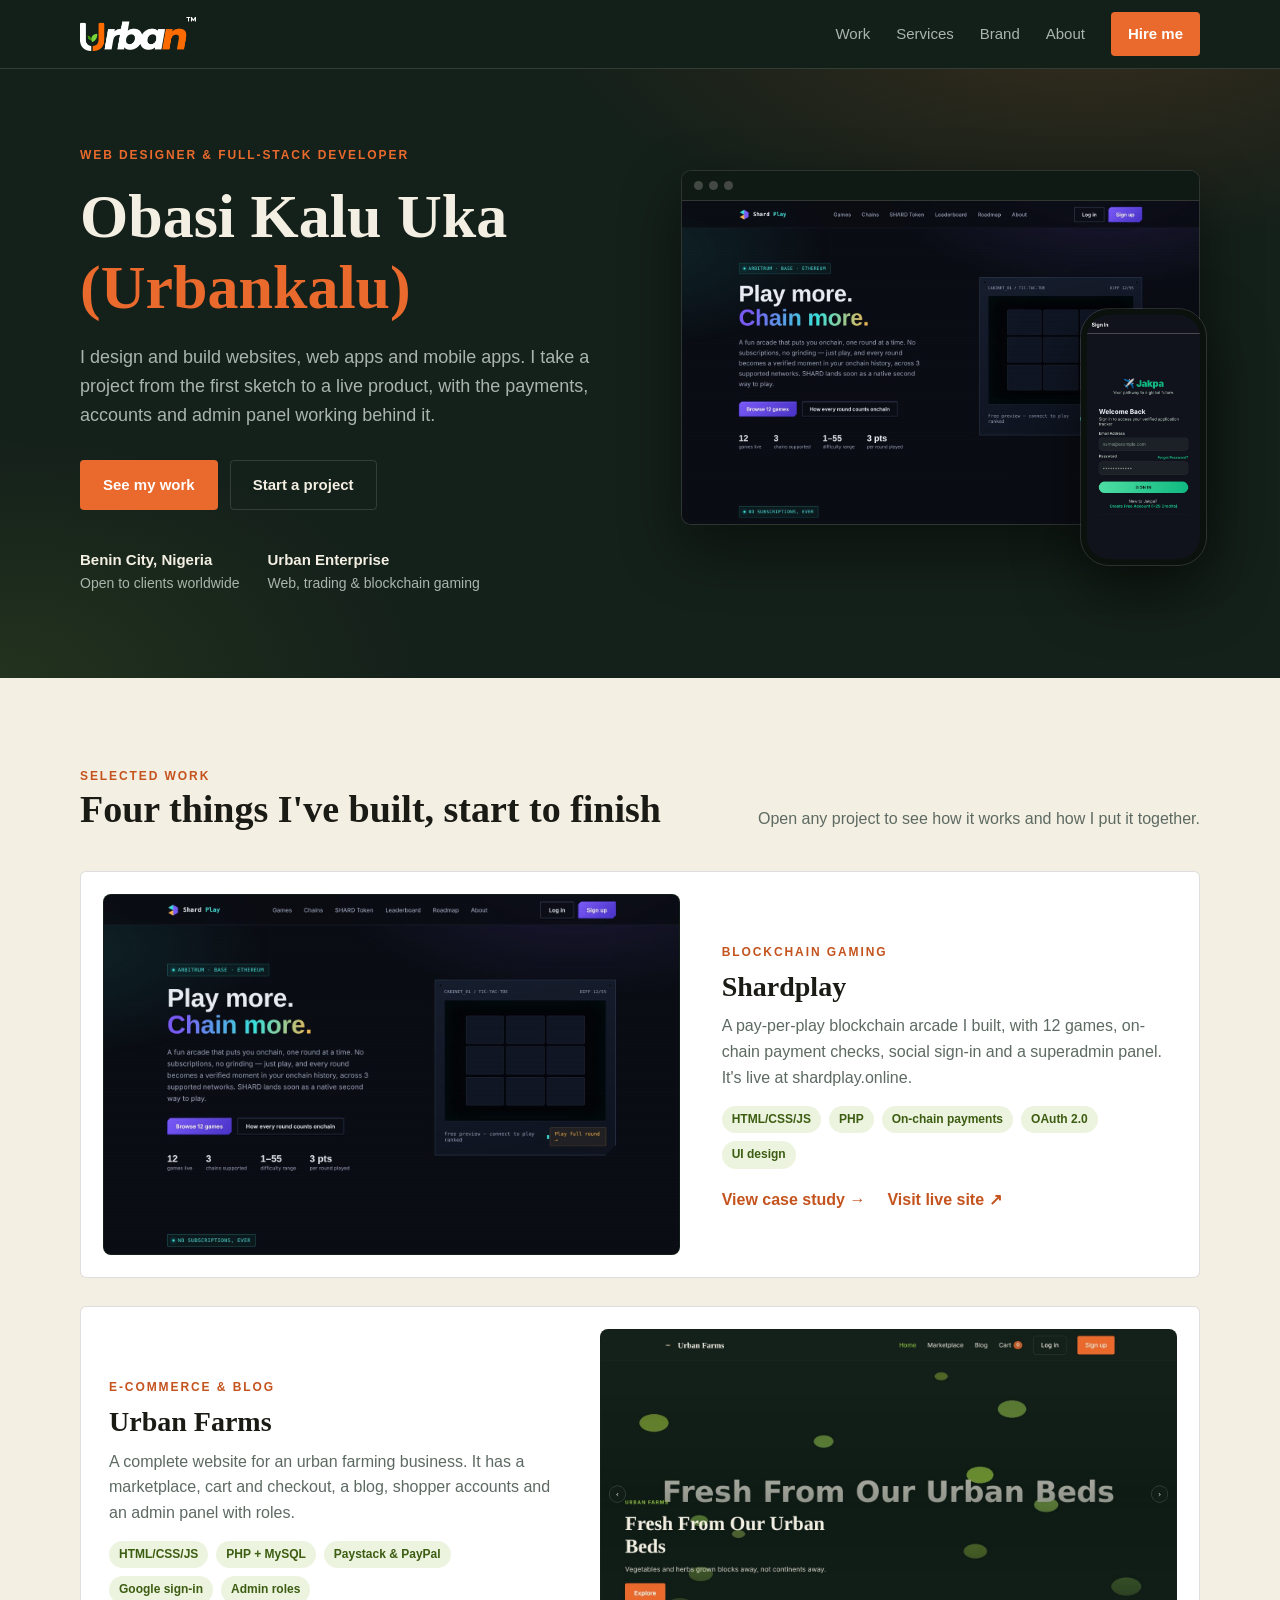
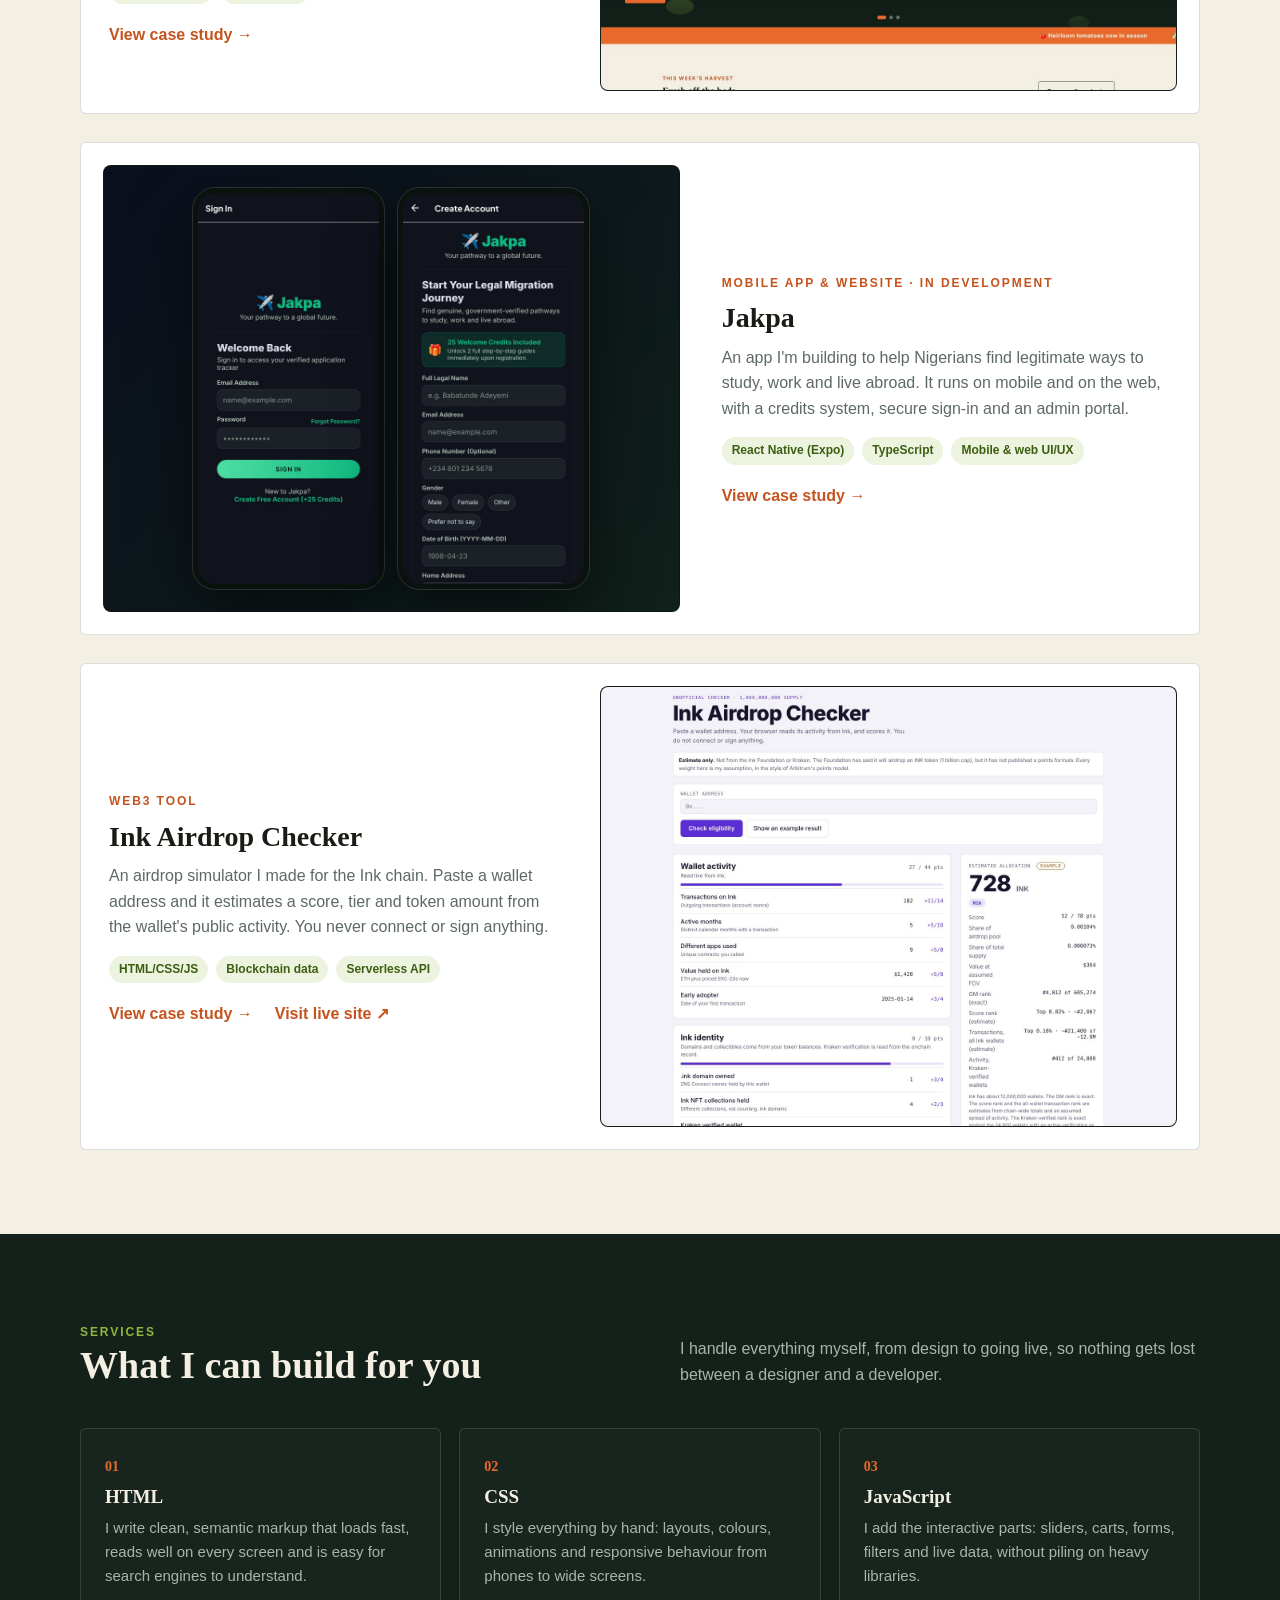
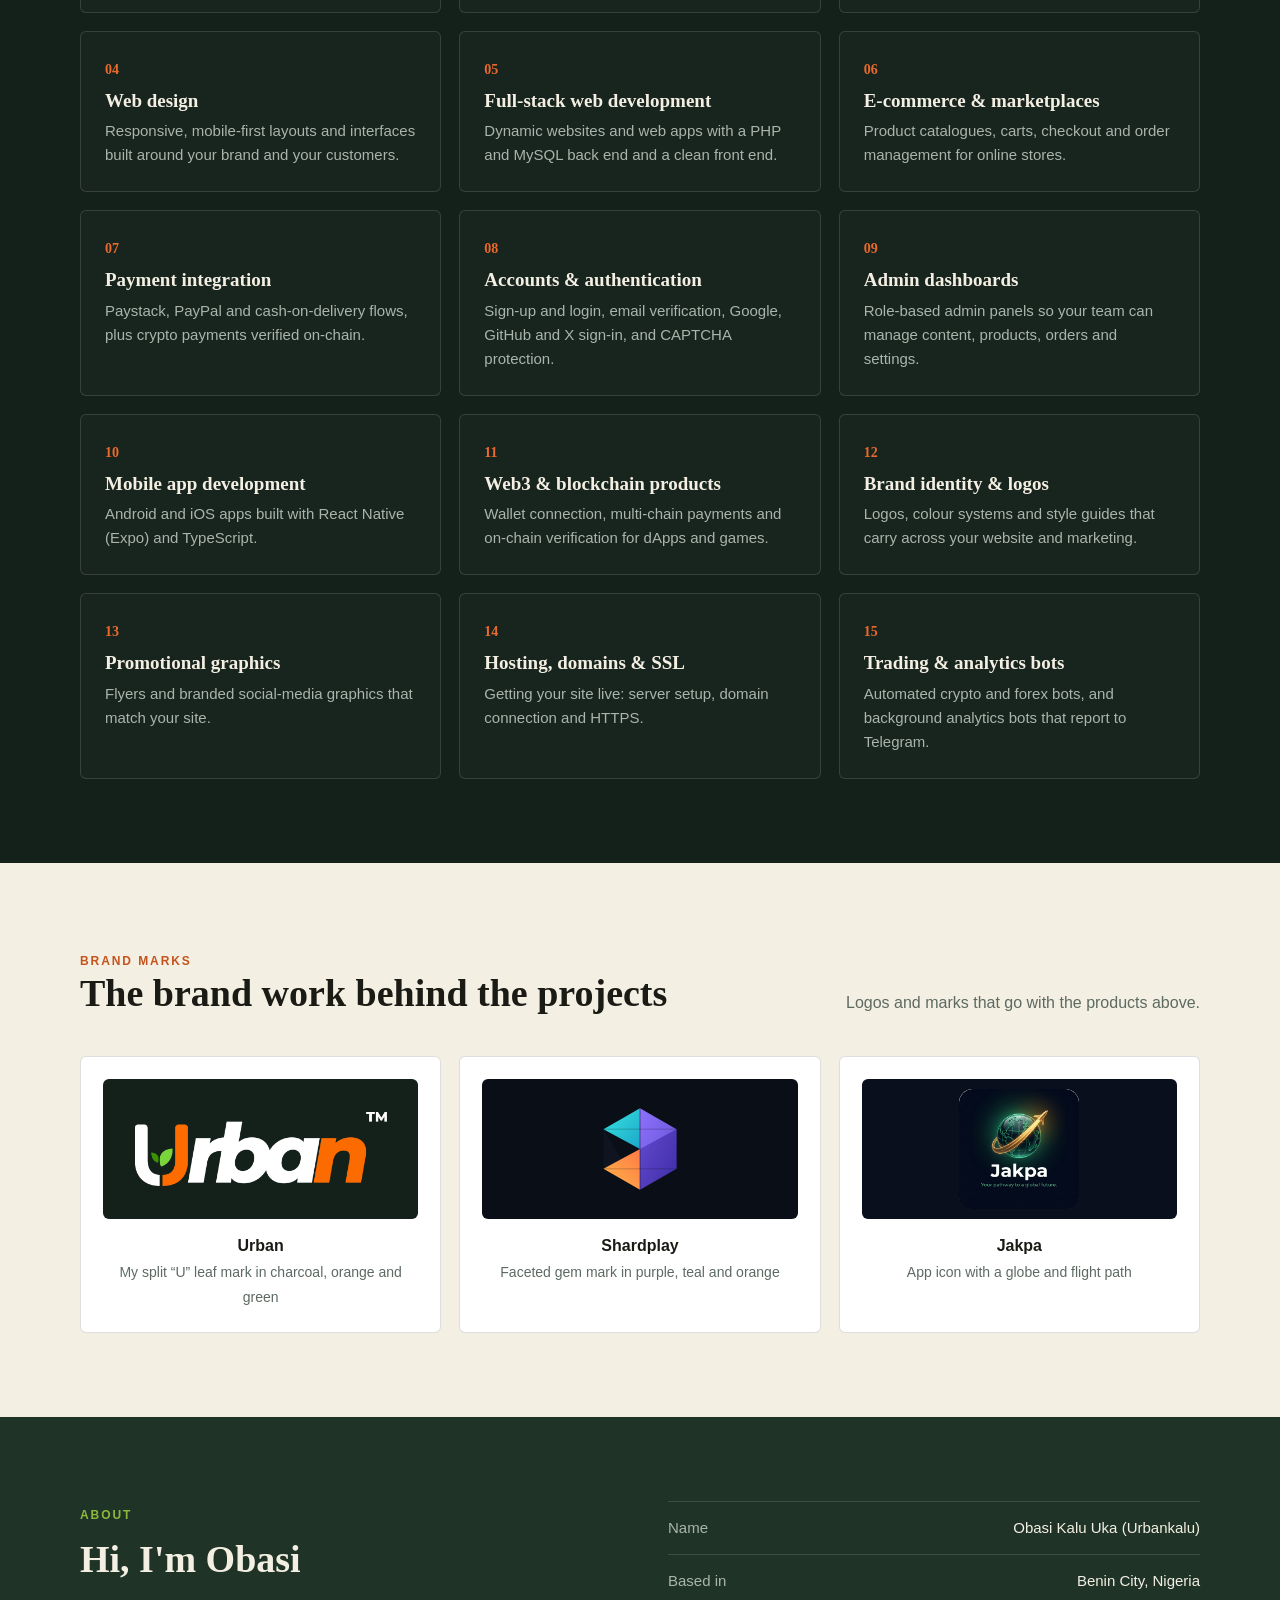
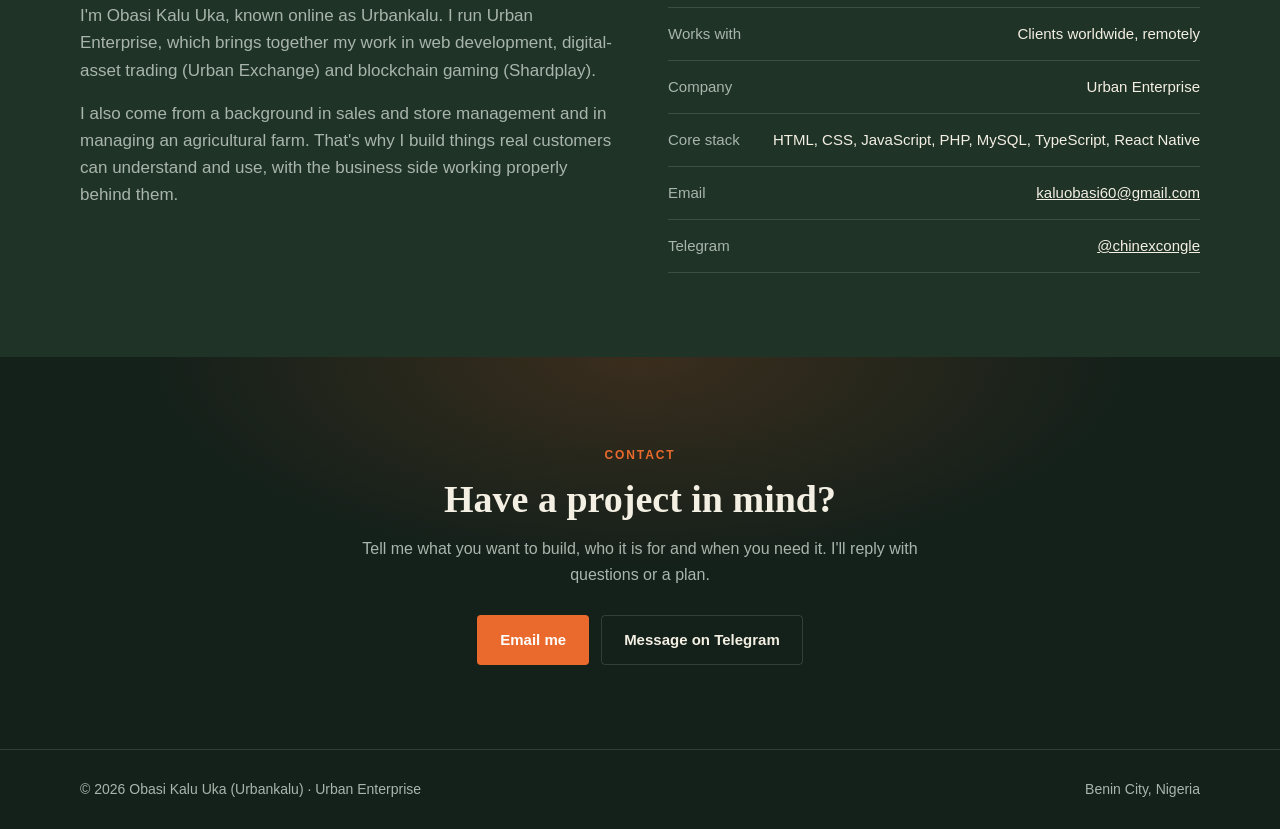
==== commit 7d3eaff0: "Add live-site links for Shardplay and Ink Airdrop Checker Co-Authored-By: Claude Sonnet 5.5 <noreply" ====
--- a/index.html
+++ b/index.html
@@ -65,16 +65,16 @@
     </div>
 
     <div class="projects">
-      <a class="project" href="projects/shardplay.html">
-        <div class="shot"><img src="assets/img/sp-home.jpg" alt="Shardplay home page" loading="lazy"></div>
+      <div class="project">
+        <a class="shot" href="projects/shardplay.html"><img src="assets/img/sp-home.jpg" alt="Shardplay home page" loading="lazy"></a>
         <div class="body">
           <span class="eyebrow">Blockchain gaming</span>
           <h3>Shardplay</h3>
           <p>A pay-per-play blockchain arcade I built, with 12 games, on-chain payment checks, social sign-in and a superadmin panel. It's live at shardplay.online.</p>
           <div class="tags"><span class="tag">HTML/CSS/JS</span><span class="tag">PHP</span><span class="tag">On-chain payments</span><span class="tag">OAuth 2.0</span><span class="tag">UI design</span></div>
-          <span class="arrow">View case study &rarr;</span>
-        </div>
-      </a>
+          <div class="links"><a class="arrow" href="projects/shardplay.html">View case study &rarr;</a><a class="arrow" href="https://shardplay.online" target="_blank" rel="noopener">Visit live site &nearr;</a></div>
+        </div>
+      </div>
 
       <a class="project" href="projects/urban-farms.html">
         <div class="shot"><img src="assets/img/uf-home.jpg" alt="Urban Farms home page" loading="lazy"></div>
@@ -101,16 +101,16 @@
         </div>
       </a>
 
-      <a class="project" href="projects/ink-airdrop-checker.html">
-        <div class="shot"><img src="assets/img/ink-example.jpg" alt="Ink Airdrop Checker showing an example result" loading="lazy"></div>
+      <div class="project">
+        <a class="shot" href="projects/ink-airdrop-checker.html"><img src="assets/img/ink-example.jpg" alt="Ink Airdrop Checker showing an example result" loading="lazy"></a>
         <div class="body">
           <span class="eyebrow">Web3 tool</span>
           <h3>Ink Airdrop Checker</h3>
           <p>An airdrop simulator I made for the Ink chain. Paste a wallet address and it estimates a score, tier and token amount from the wallet's public activity. You never connect or sign anything.</p>
           <div class="tags"><span class="tag">HTML/CSS/JS</span><span class="tag">Blockchain data</span><span class="tag">Serverless API</span></div>
-          <span class="arrow">View case study &rarr;</span>
-        </div>
-      </a>
+          <div class="links"><a class="arrow" href="projects/ink-airdrop-checker.html">View case study &rarr;</a><a class="arrow" href="https://inkonchainairdropsimulator.vercel.app/" target="_blank" rel="noopener">Visit live site &nearr;</a></div>
+        </div>
+      </div>
     </div>
   </div>
 </section>
--- a/assets/style.css
+++ b/assets/style.css
@@ -104,6 +104,10 @@
 .tag { font-size: 12px; font-weight: 600; padding: 4px 10px; border-radius: 99px; background: rgba(140,185,60,0.16); color: #3d5d12; }
 .tag.dark { background: rgba(140,185,60,0.14); color: var(--sprout); }
 .arrow { font-weight: 700; color: var(--orange-dark); }
+.project a.arrow { text-decoration: none; }
+.project a.arrow:hover { text-decoration: underline; }
+.links { display: flex; gap: 22px; flex-wrap: wrap; }
+a.shot { display: block; }
 
 /* Services */
 .services { display: grid; grid-template-columns: repeat(3, 1fr); gap: 18px; }
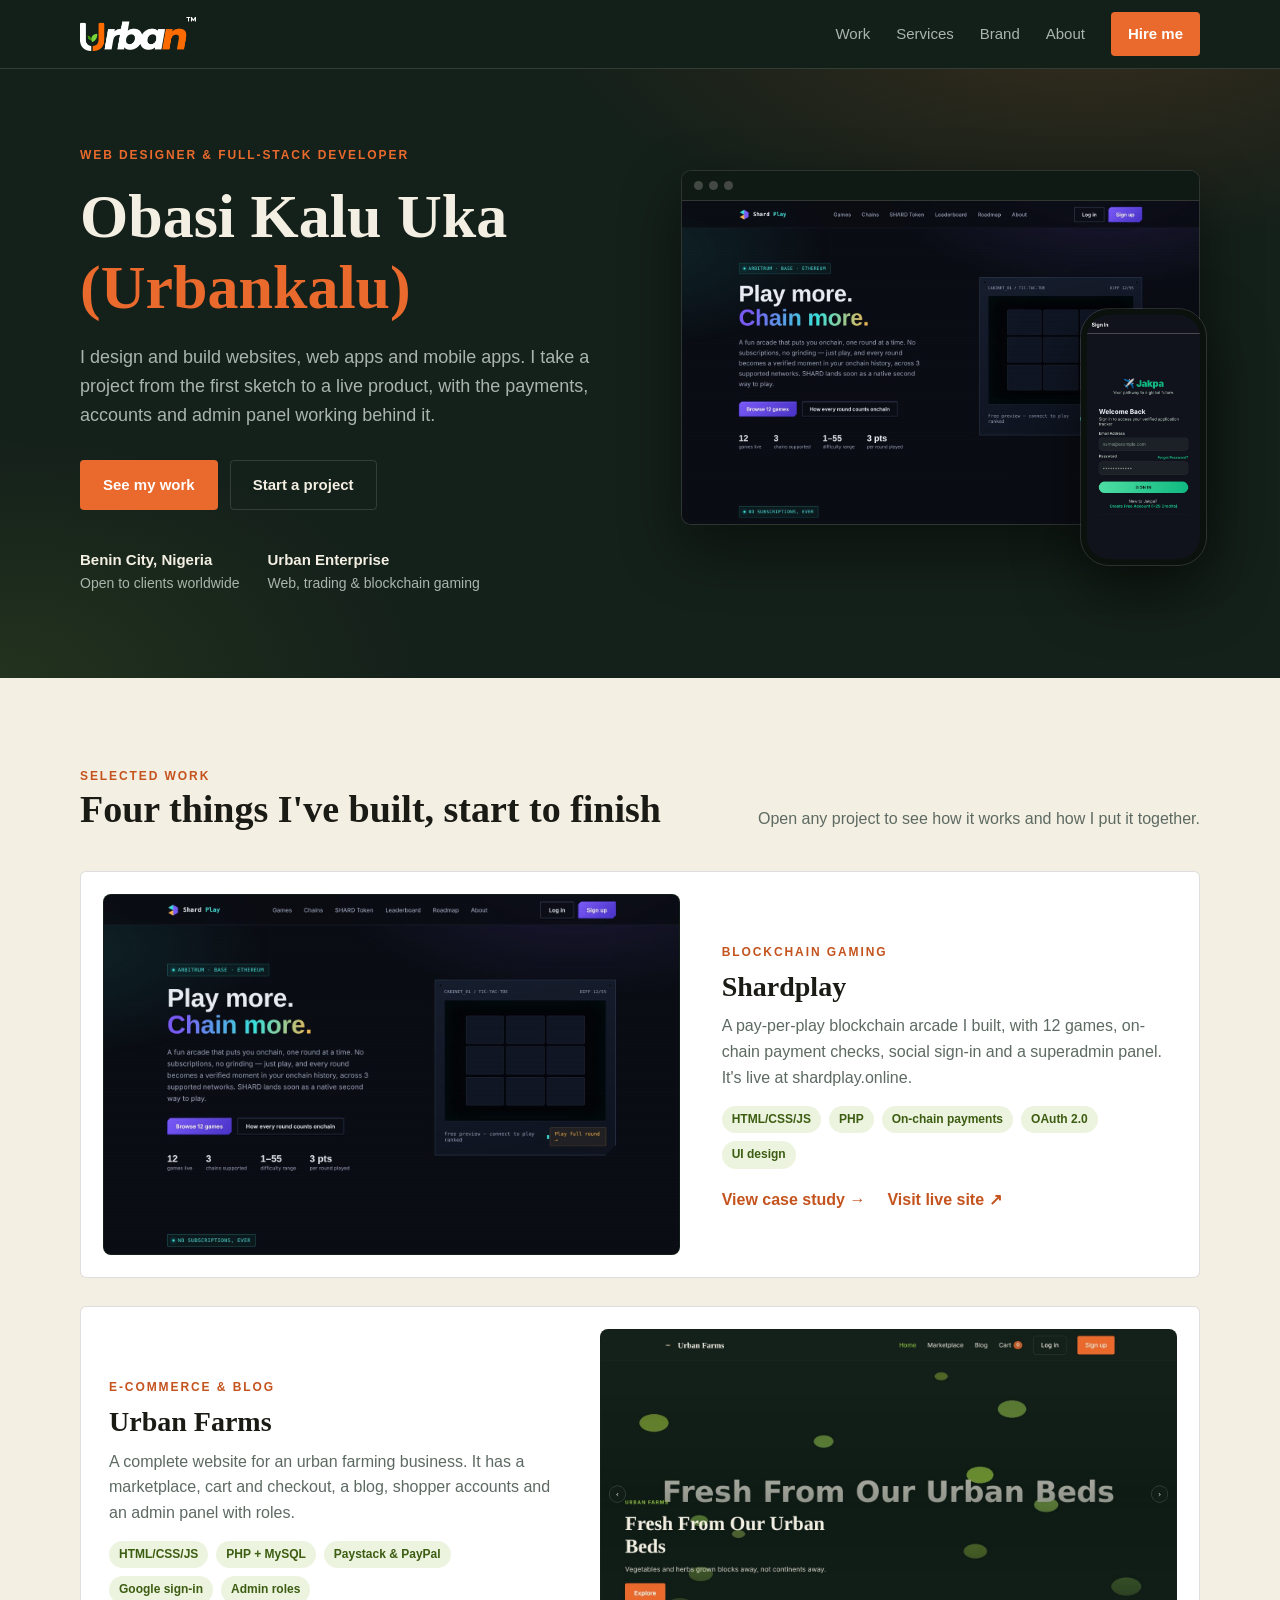
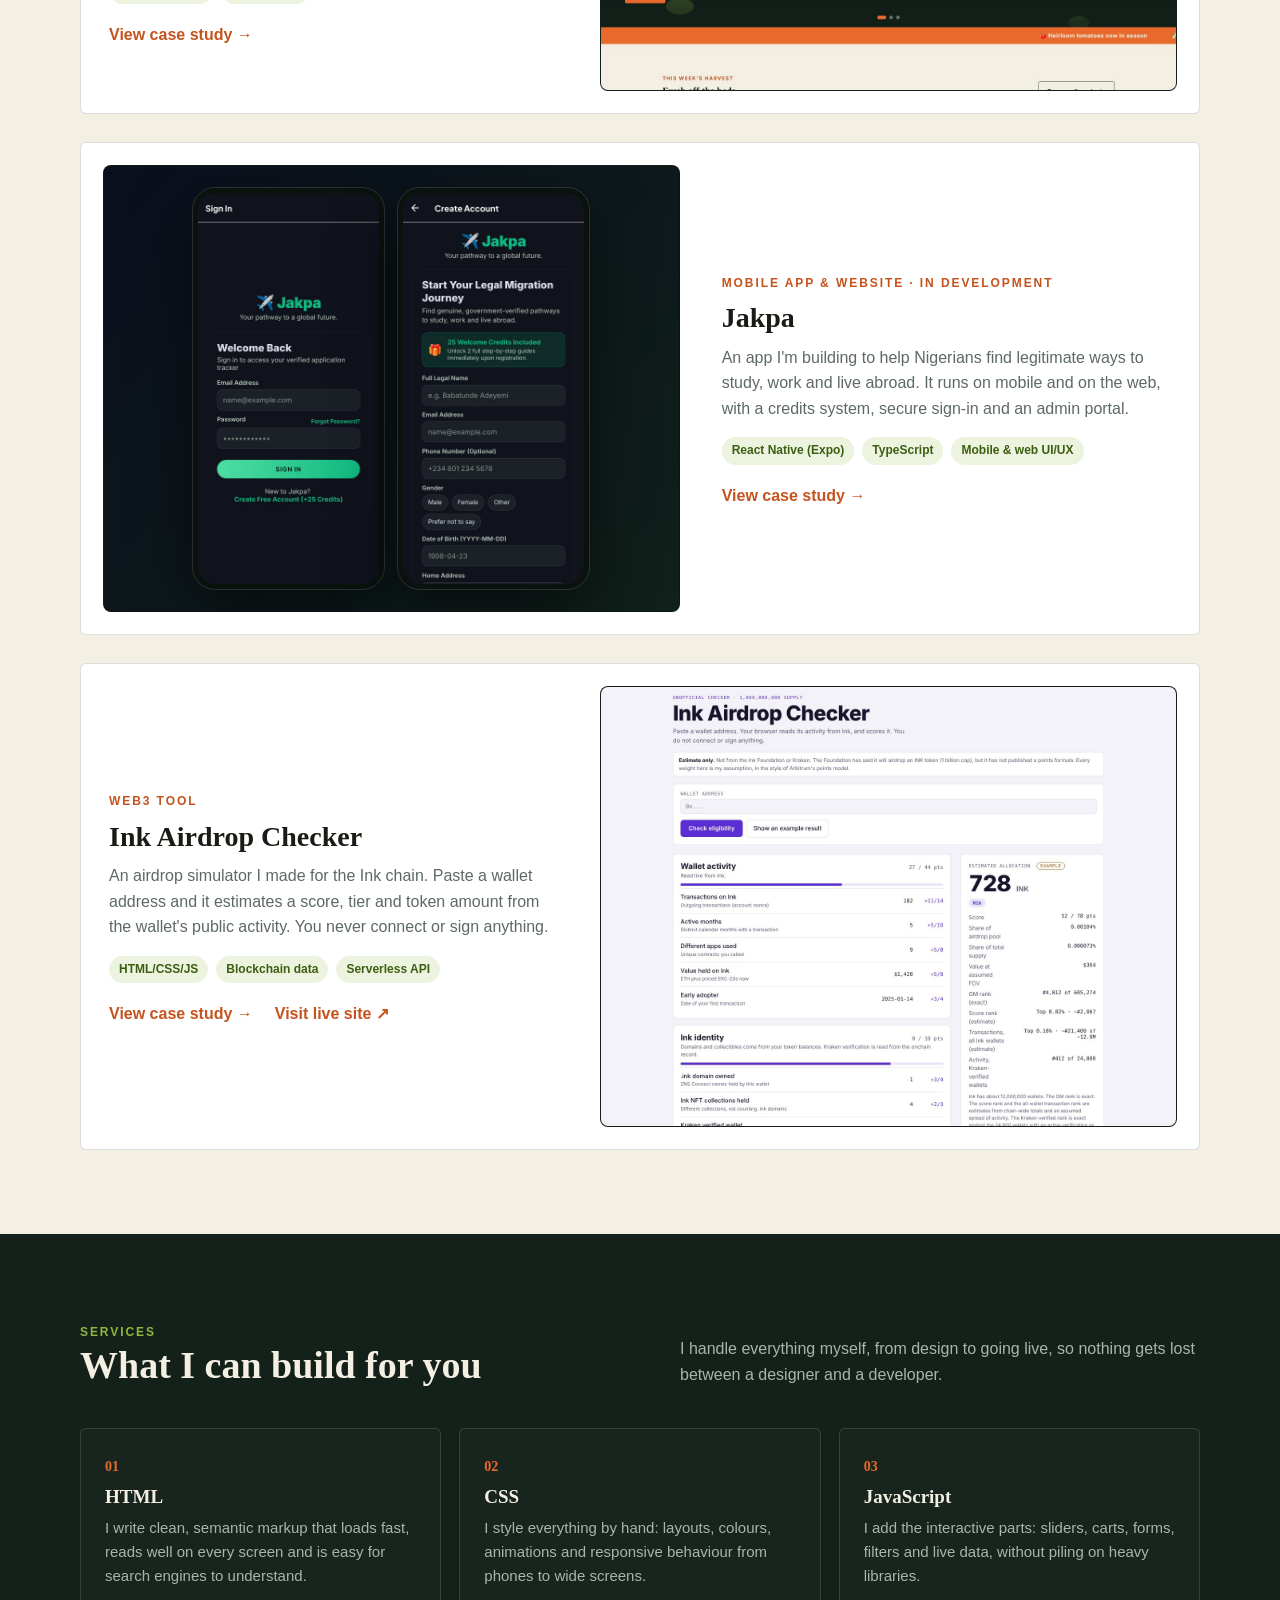
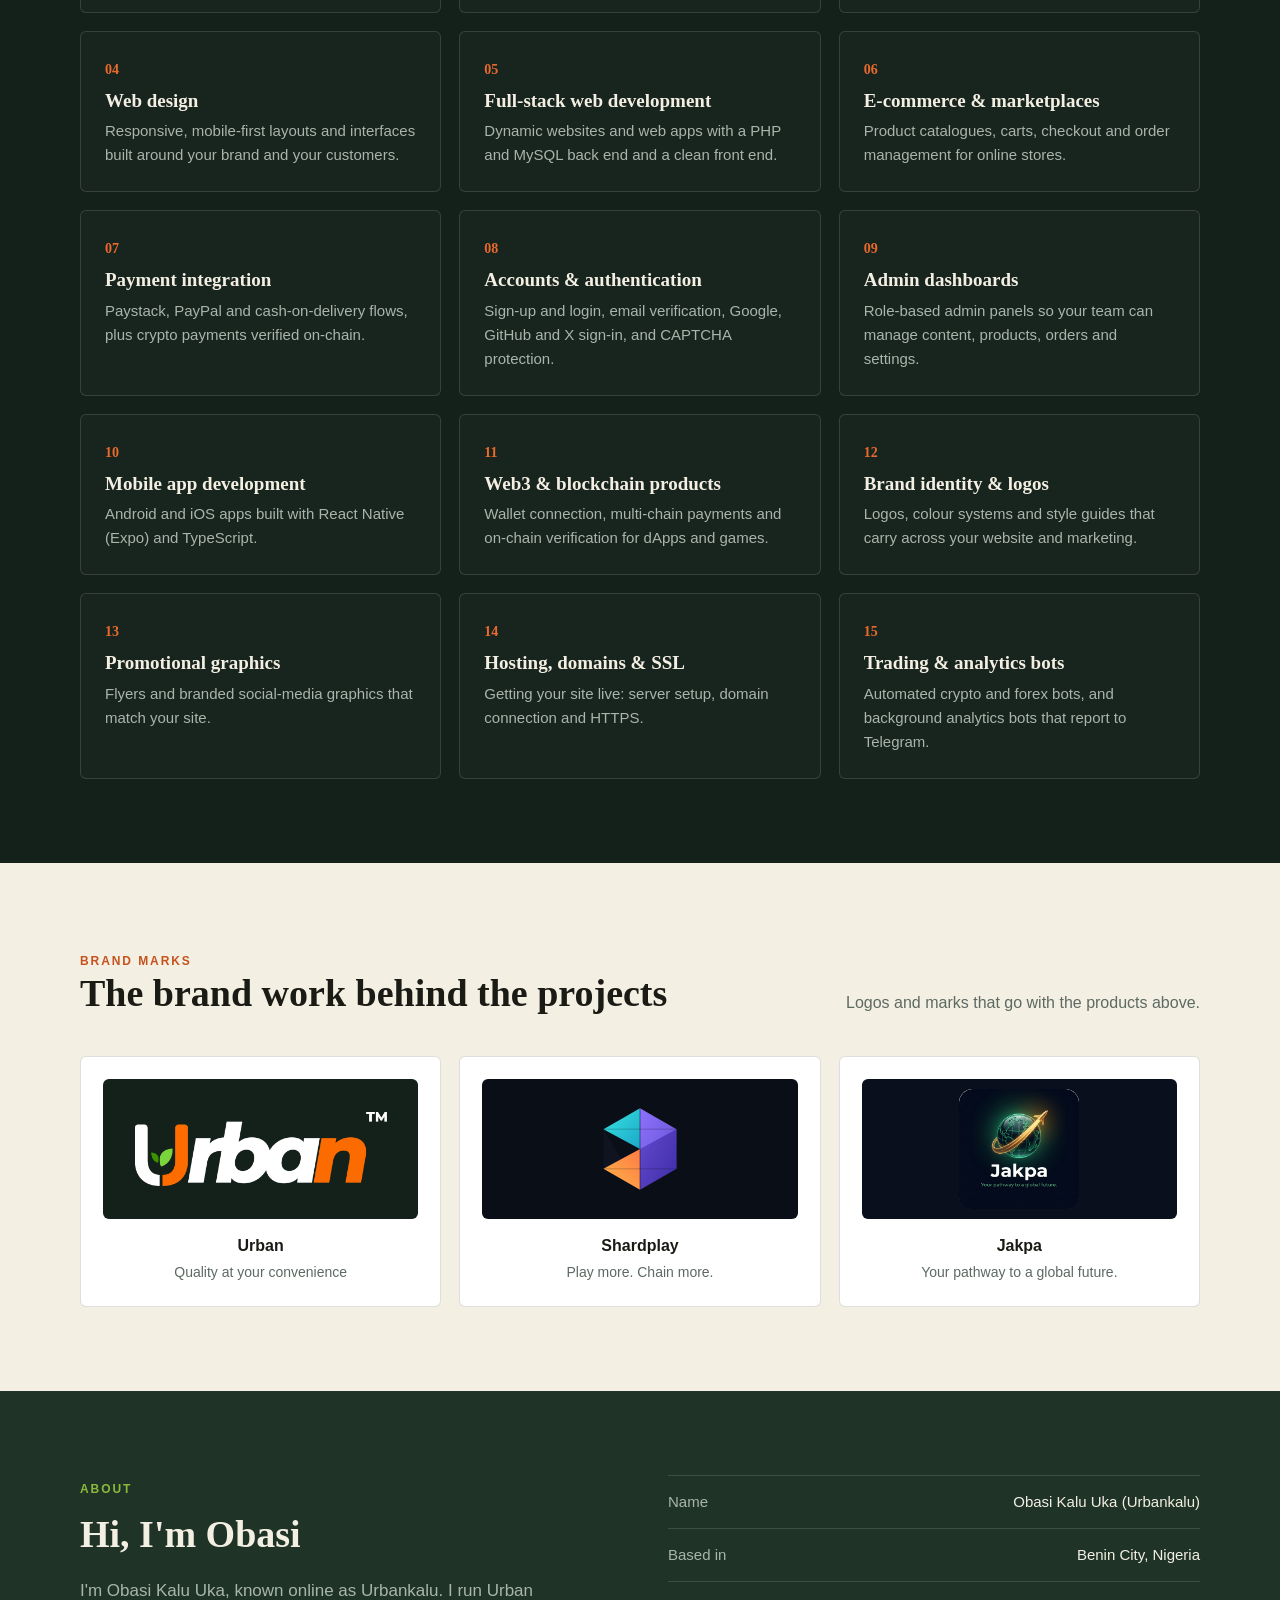
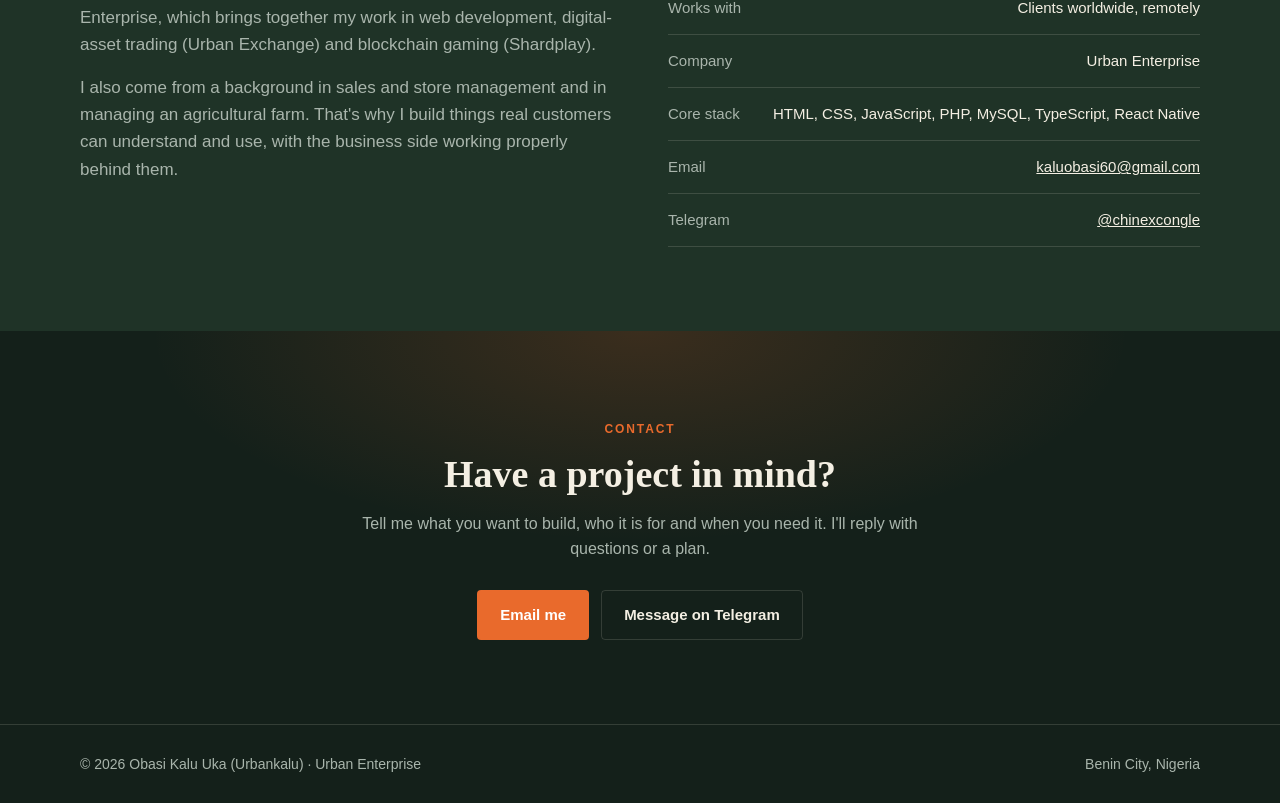
==== commit 4f0a0e06: "Use official taglines in brand section Co-Authored-By: Claude Sonnet 5.5 <noreply@anthropic.com> Cla" ====
--- a/index.html
+++ b/index.html
@@ -156,9 +156,9 @@
       <p>Logos and marks that go with the products above.</p>
     </div>
     <div class="marks">
-      <div class="mark u"><div class="tile"><img src="assets/img/urban-logo.png" alt="Urban logo"></div><b>Urban</b><span>My split &ldquo;U&rdquo; leaf mark in charcoal, orange and green</span></div>
-      <div class="mark s"><div class="tile"><img src="assets/img/shardplay-mark.svg" alt="Shardplay logo mark" style="height:90px"></div><b>Shardplay</b><span>Faceted gem mark in purple, teal and orange</span></div>
-      <div class="mark j"><div class="tile j"><img src="assets/img/jakpa-icon.png" alt="Jakpa app icon"></div><b>Jakpa</b><span>App icon with a globe and flight path</span></div>
+      <div class="mark u"><div class="tile"><img src="assets/img/urban-logo.png" alt="Urban logo"></div><b>Urban</b><span>Quality at your convenience</span></div>
+      <div class="mark s"><div class="tile"><img src="assets/img/shardplay-mark.svg" alt="Shardplay logo mark" style="height:90px"></div><b>Shardplay</b><span>Play more. Chain more.</span></div>
+      <div class="mark j"><div class="tile j"><img src="assets/img/jakpa-icon.png" alt="Jakpa app icon"></div><b>Jakpa</b><span>Your pathway to a global future.</span></div>
     </div>
   </div>
 </section>
